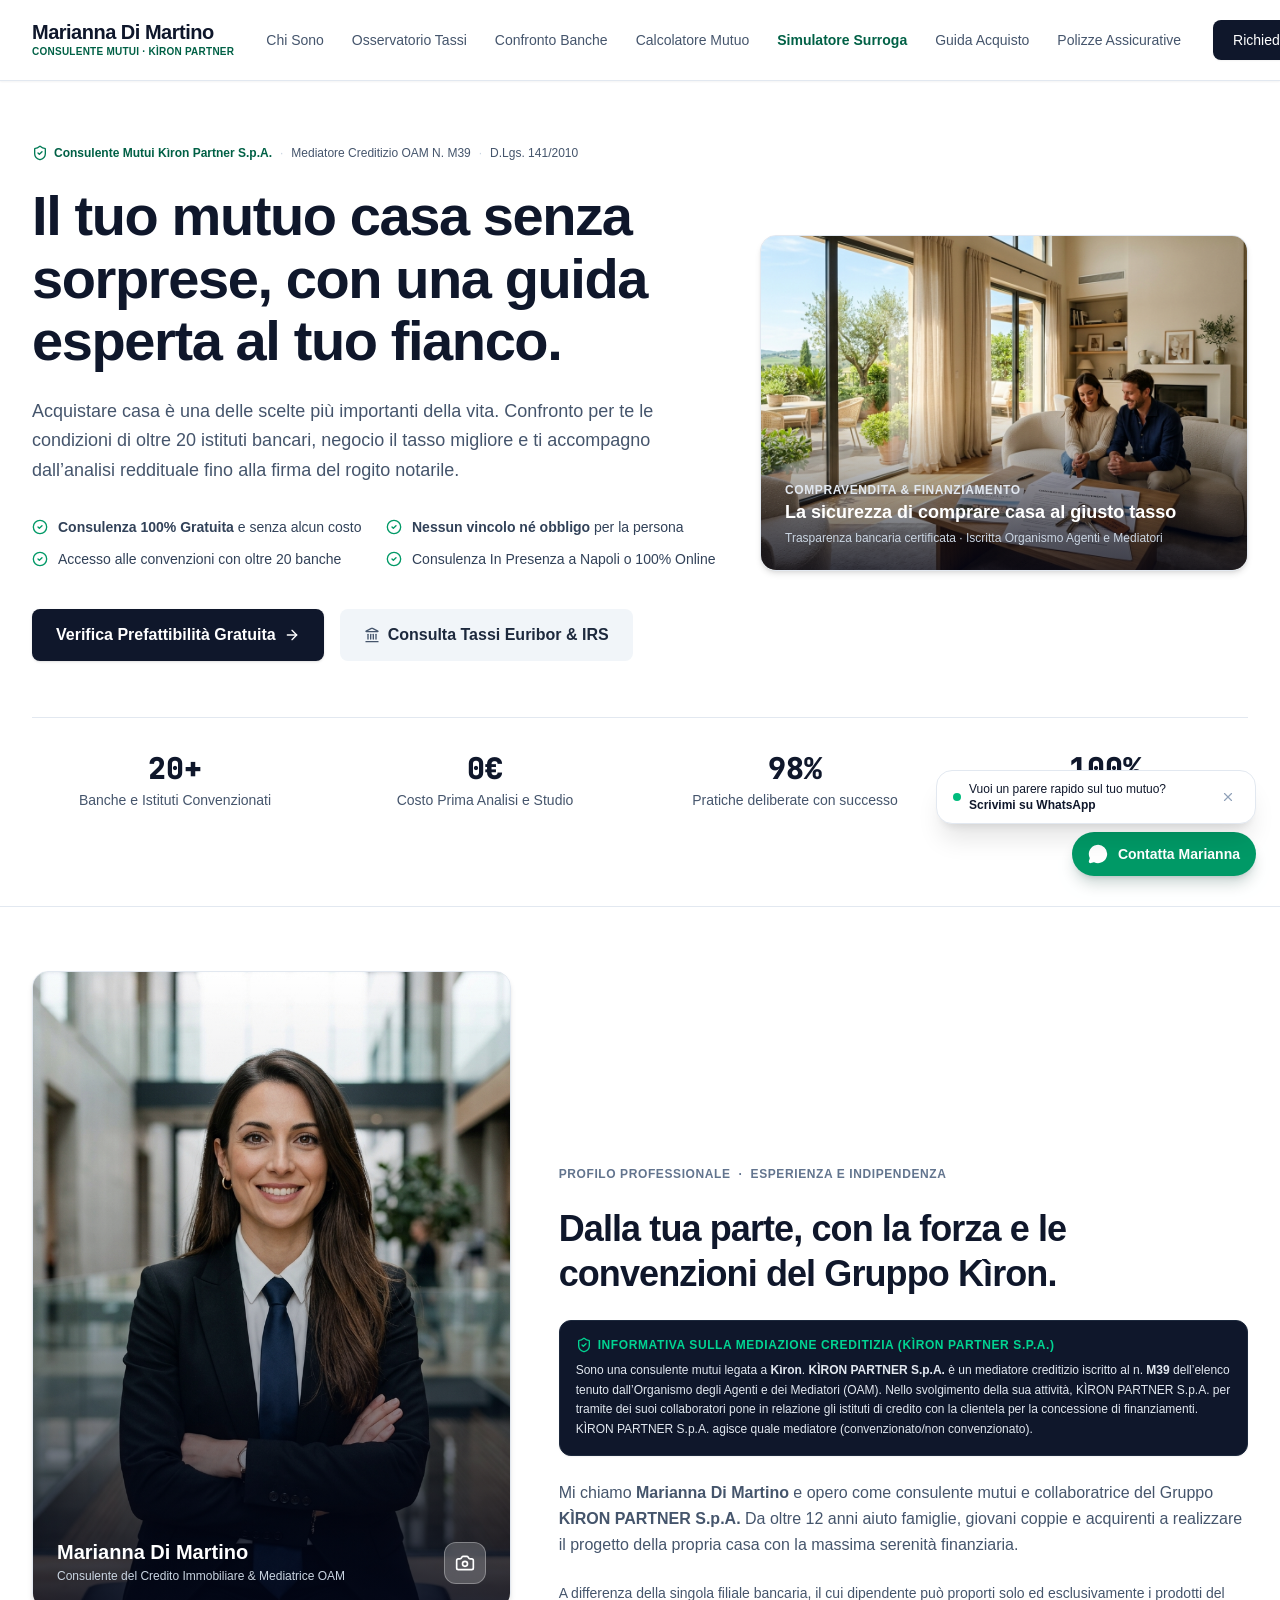
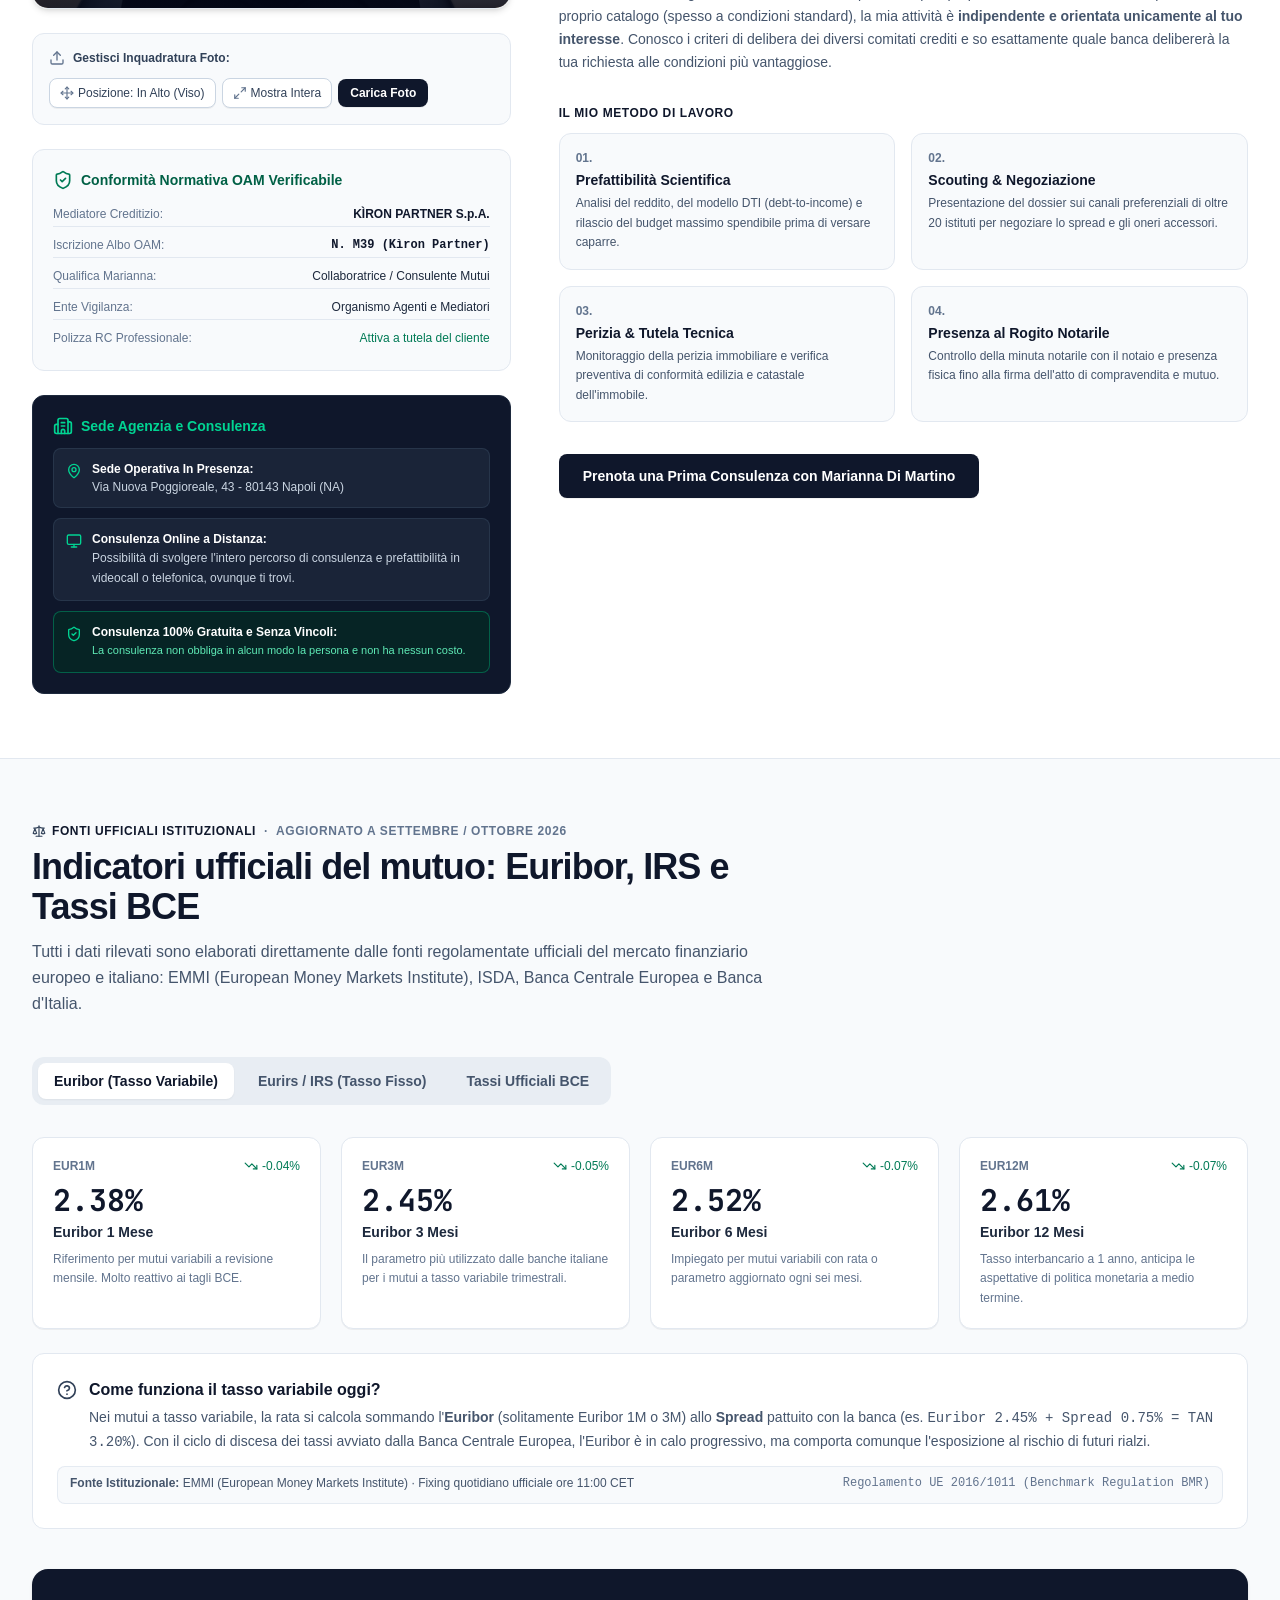
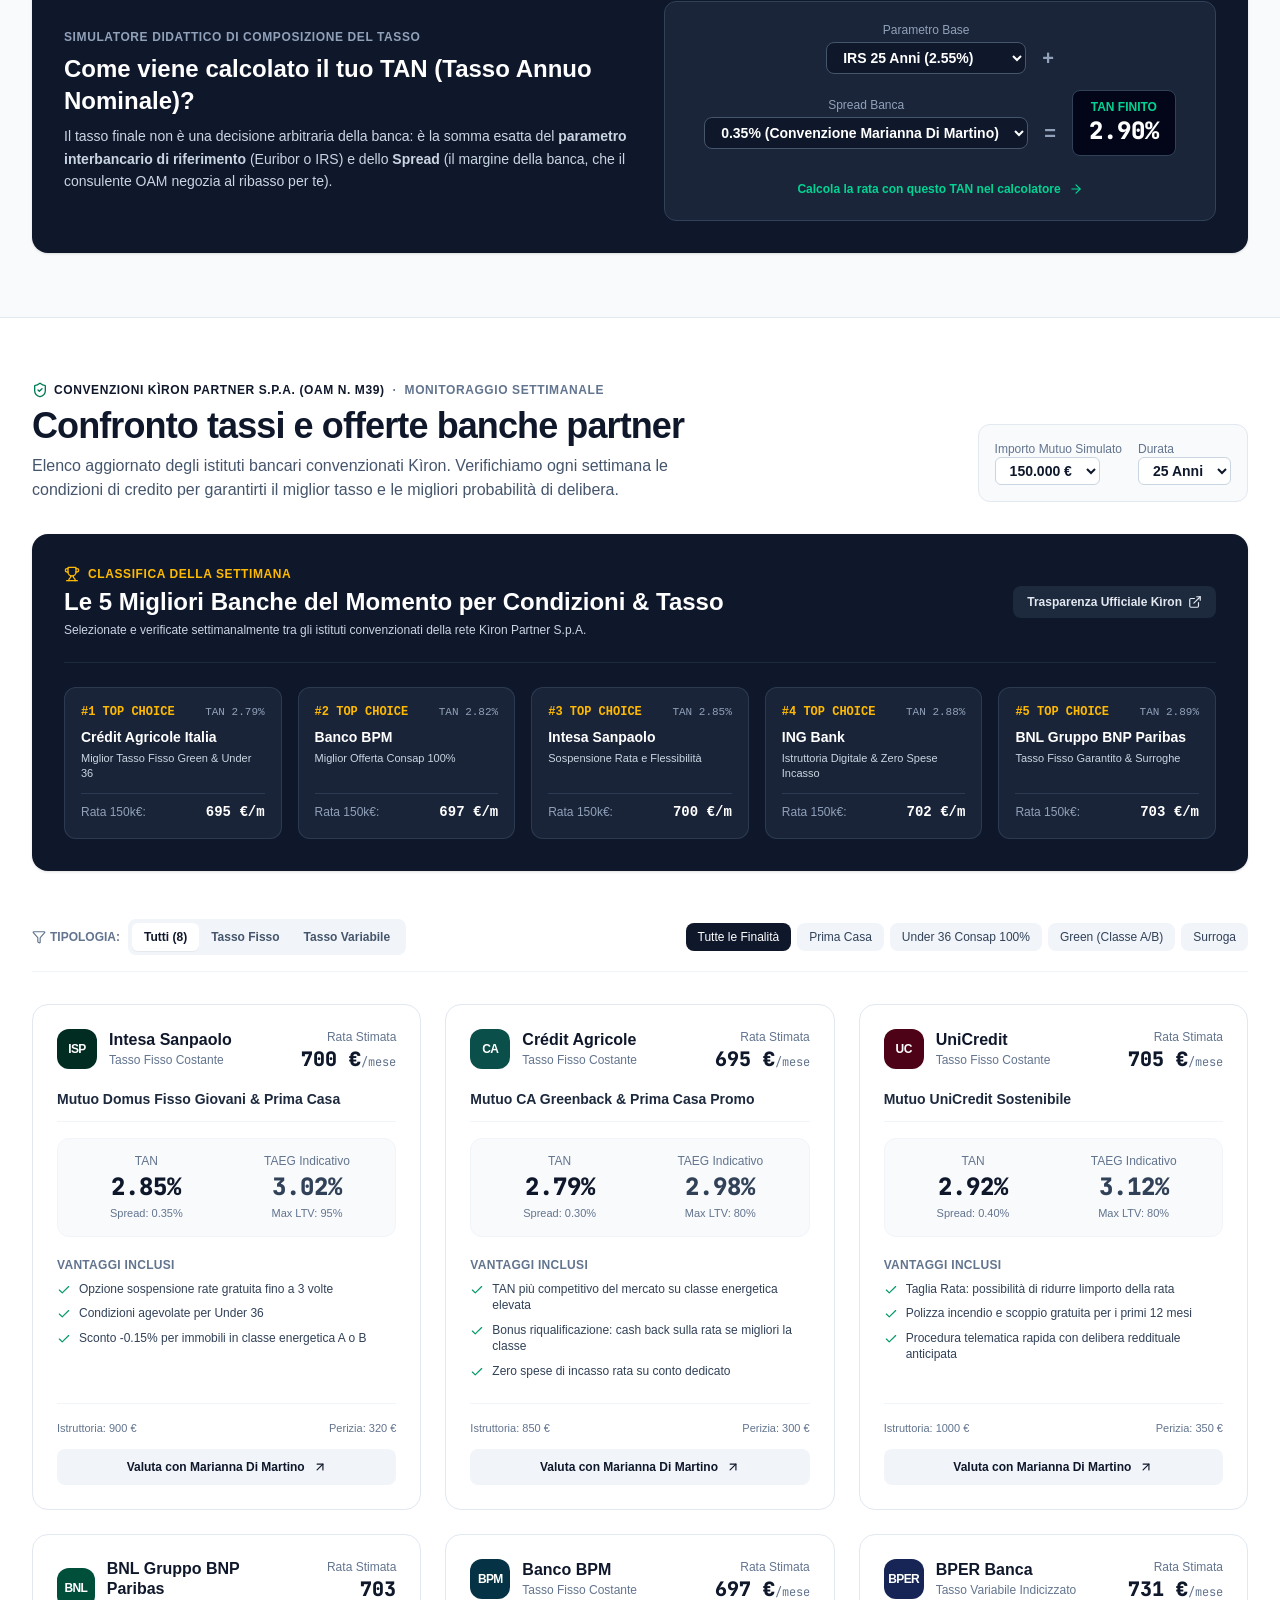
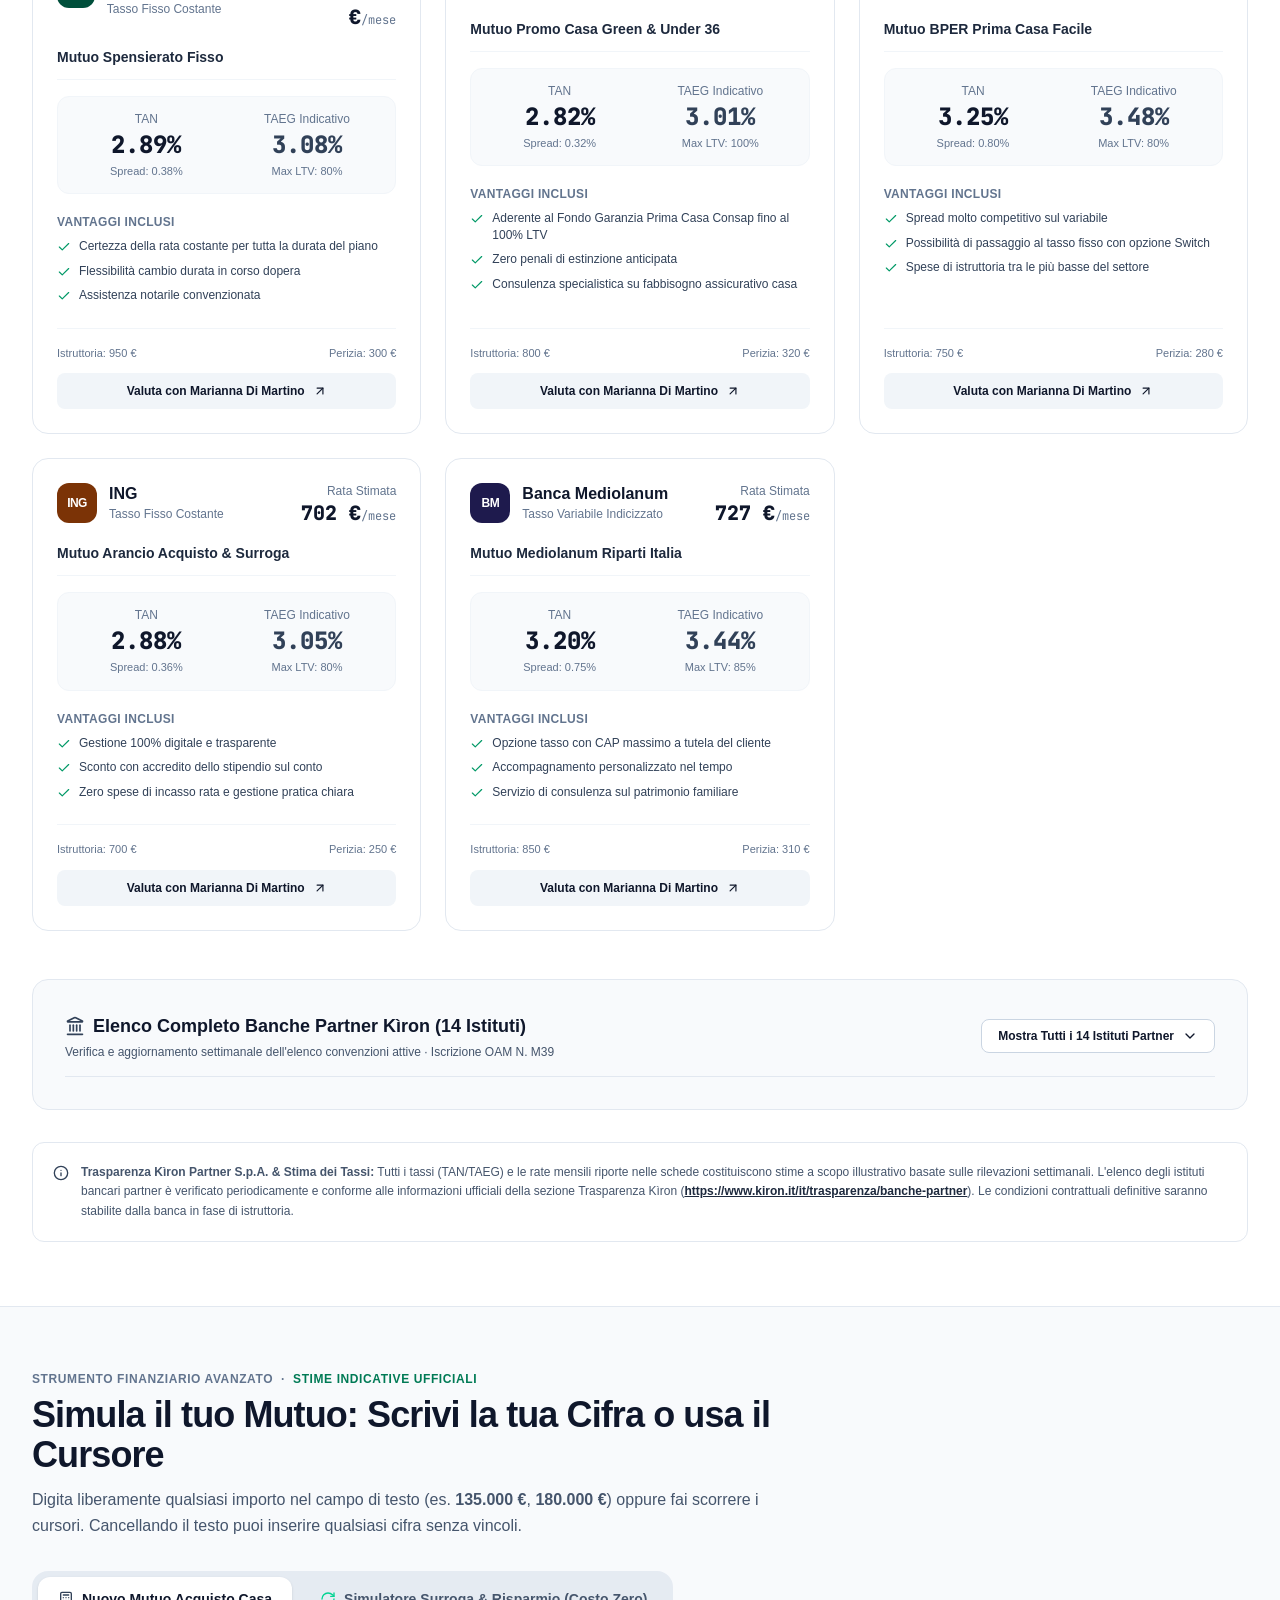
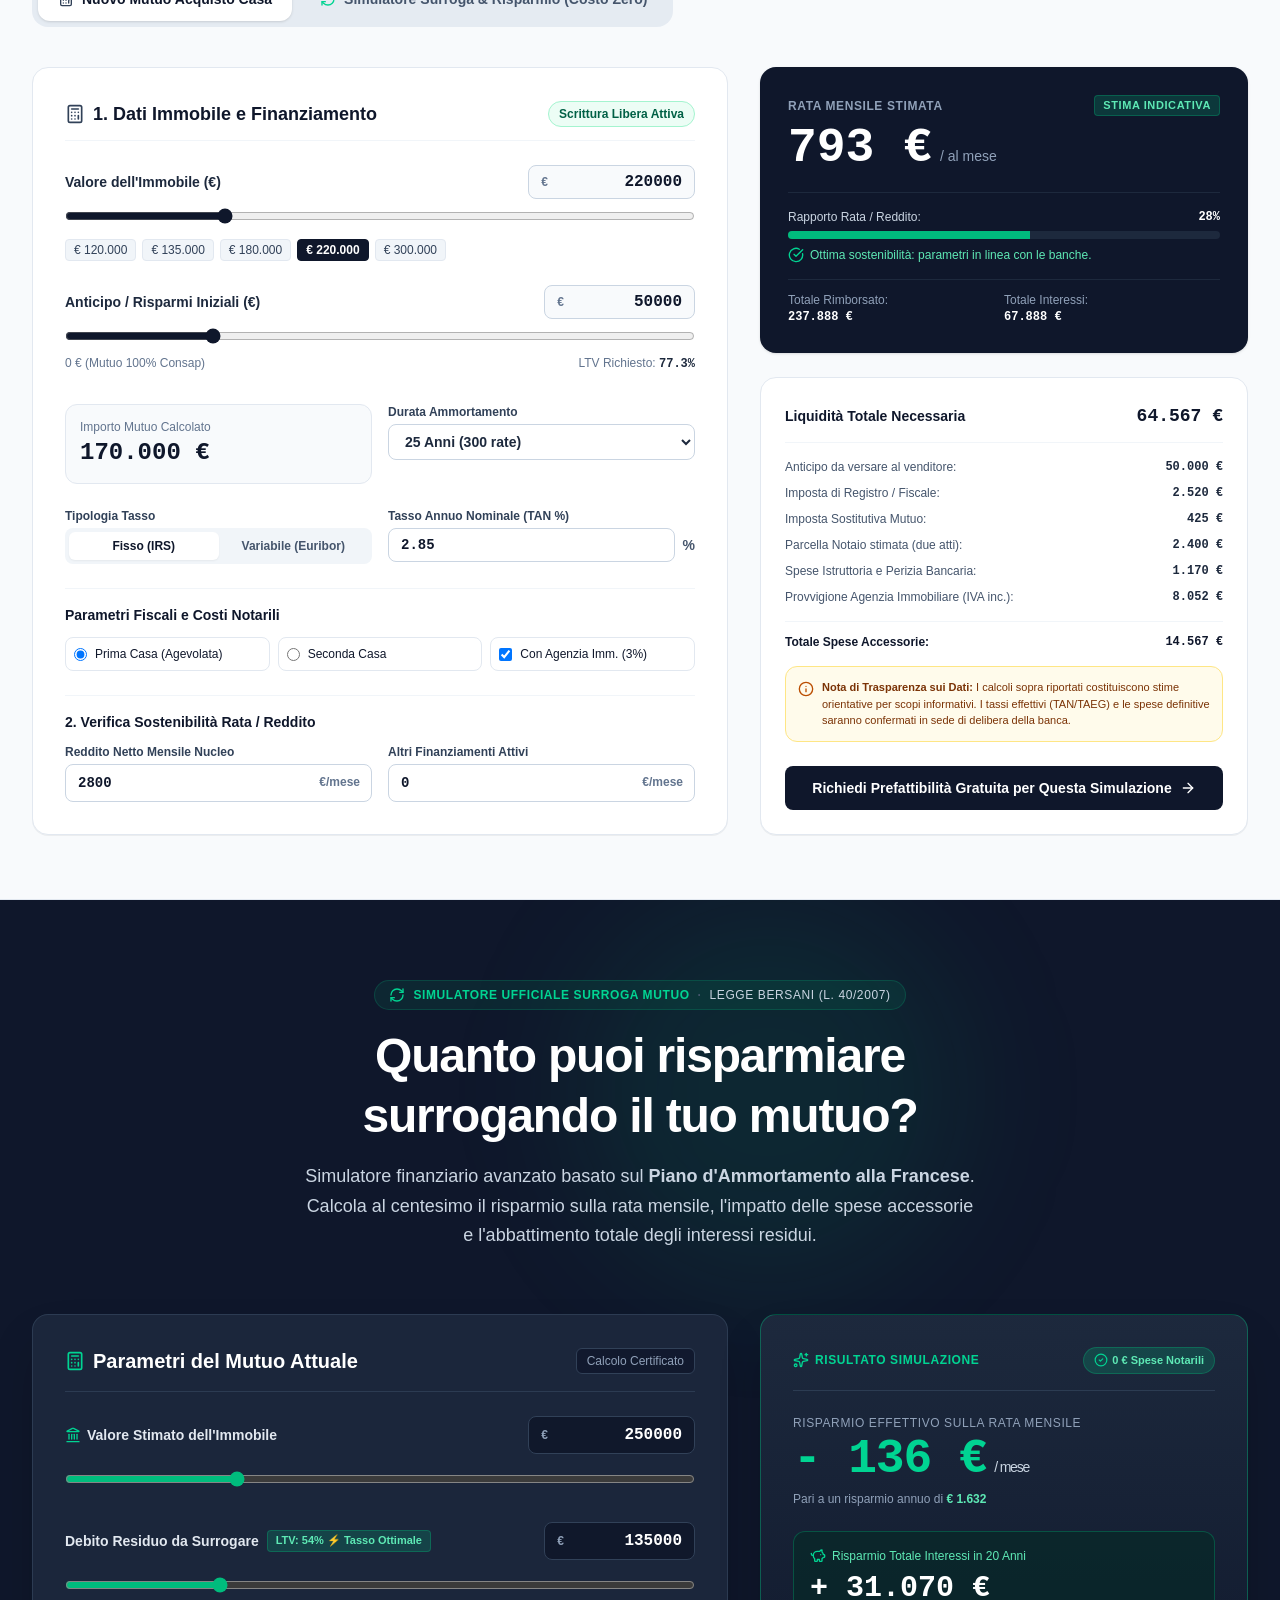
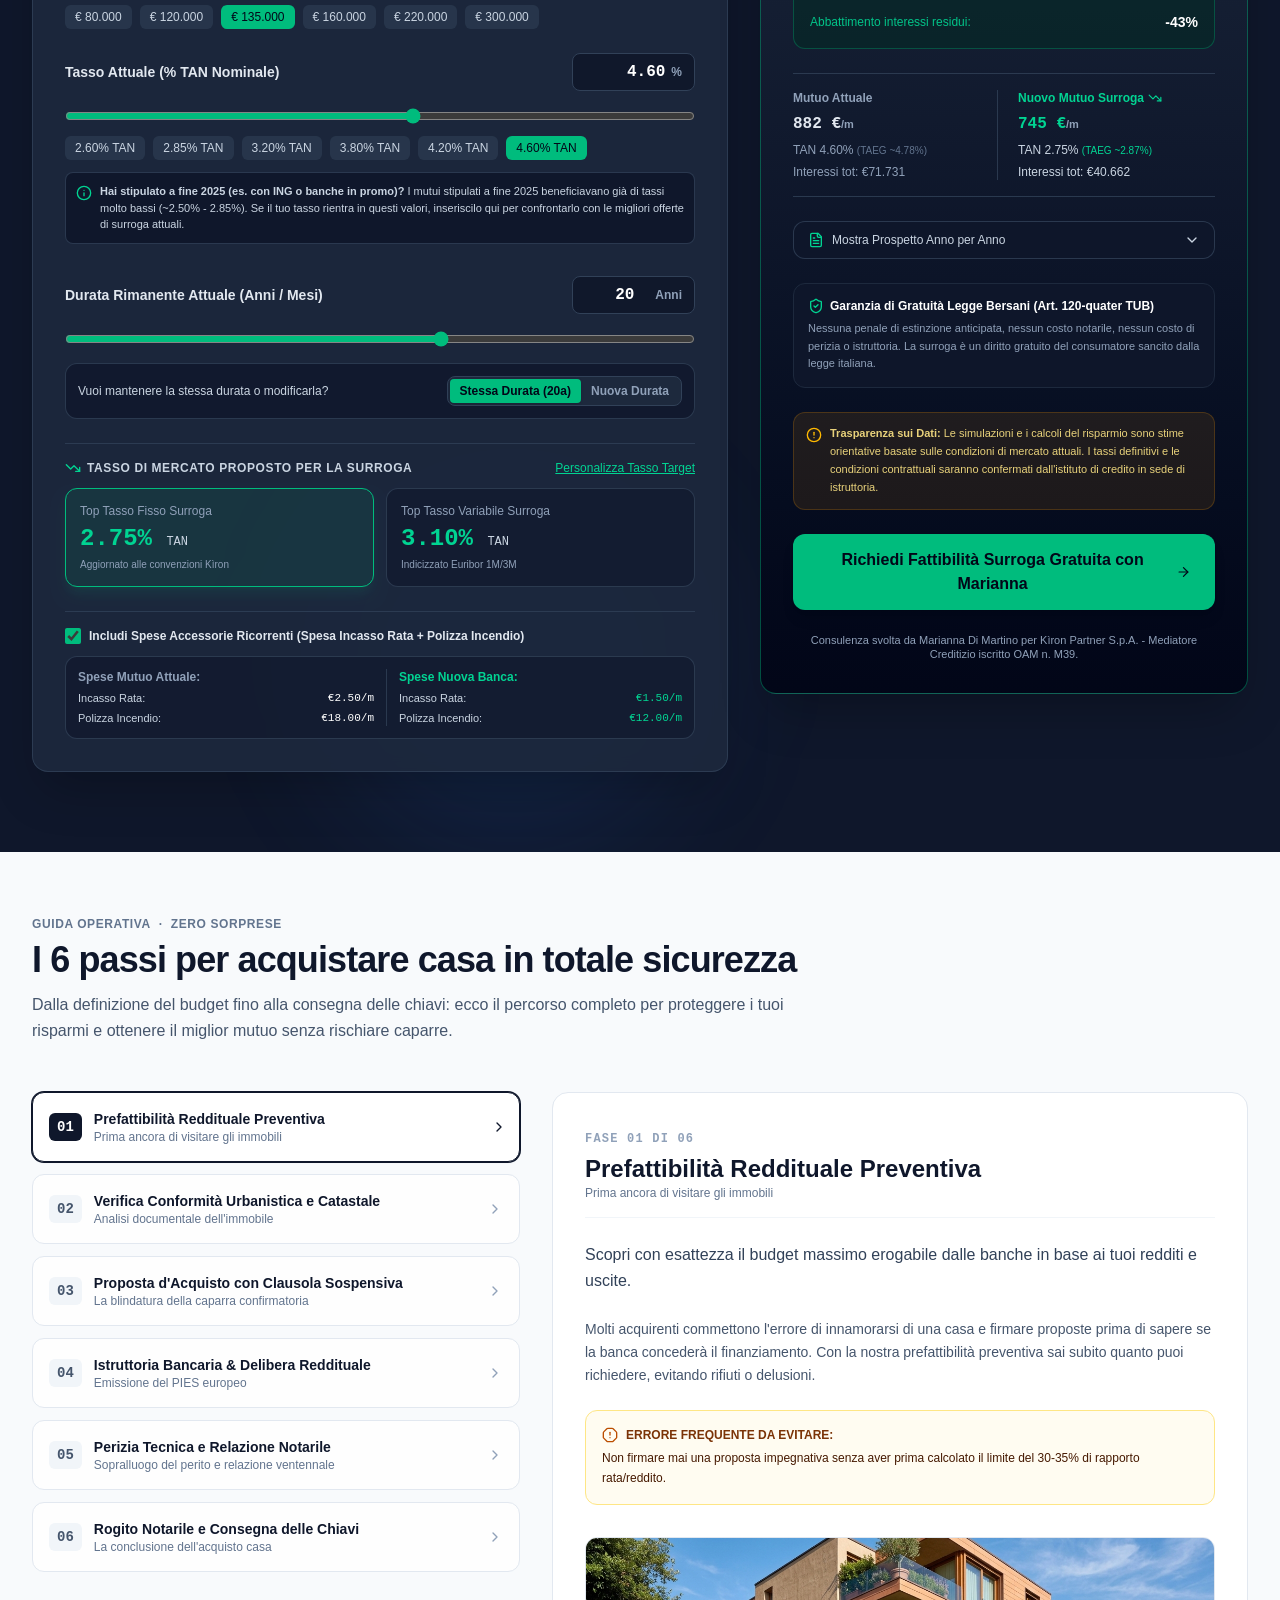
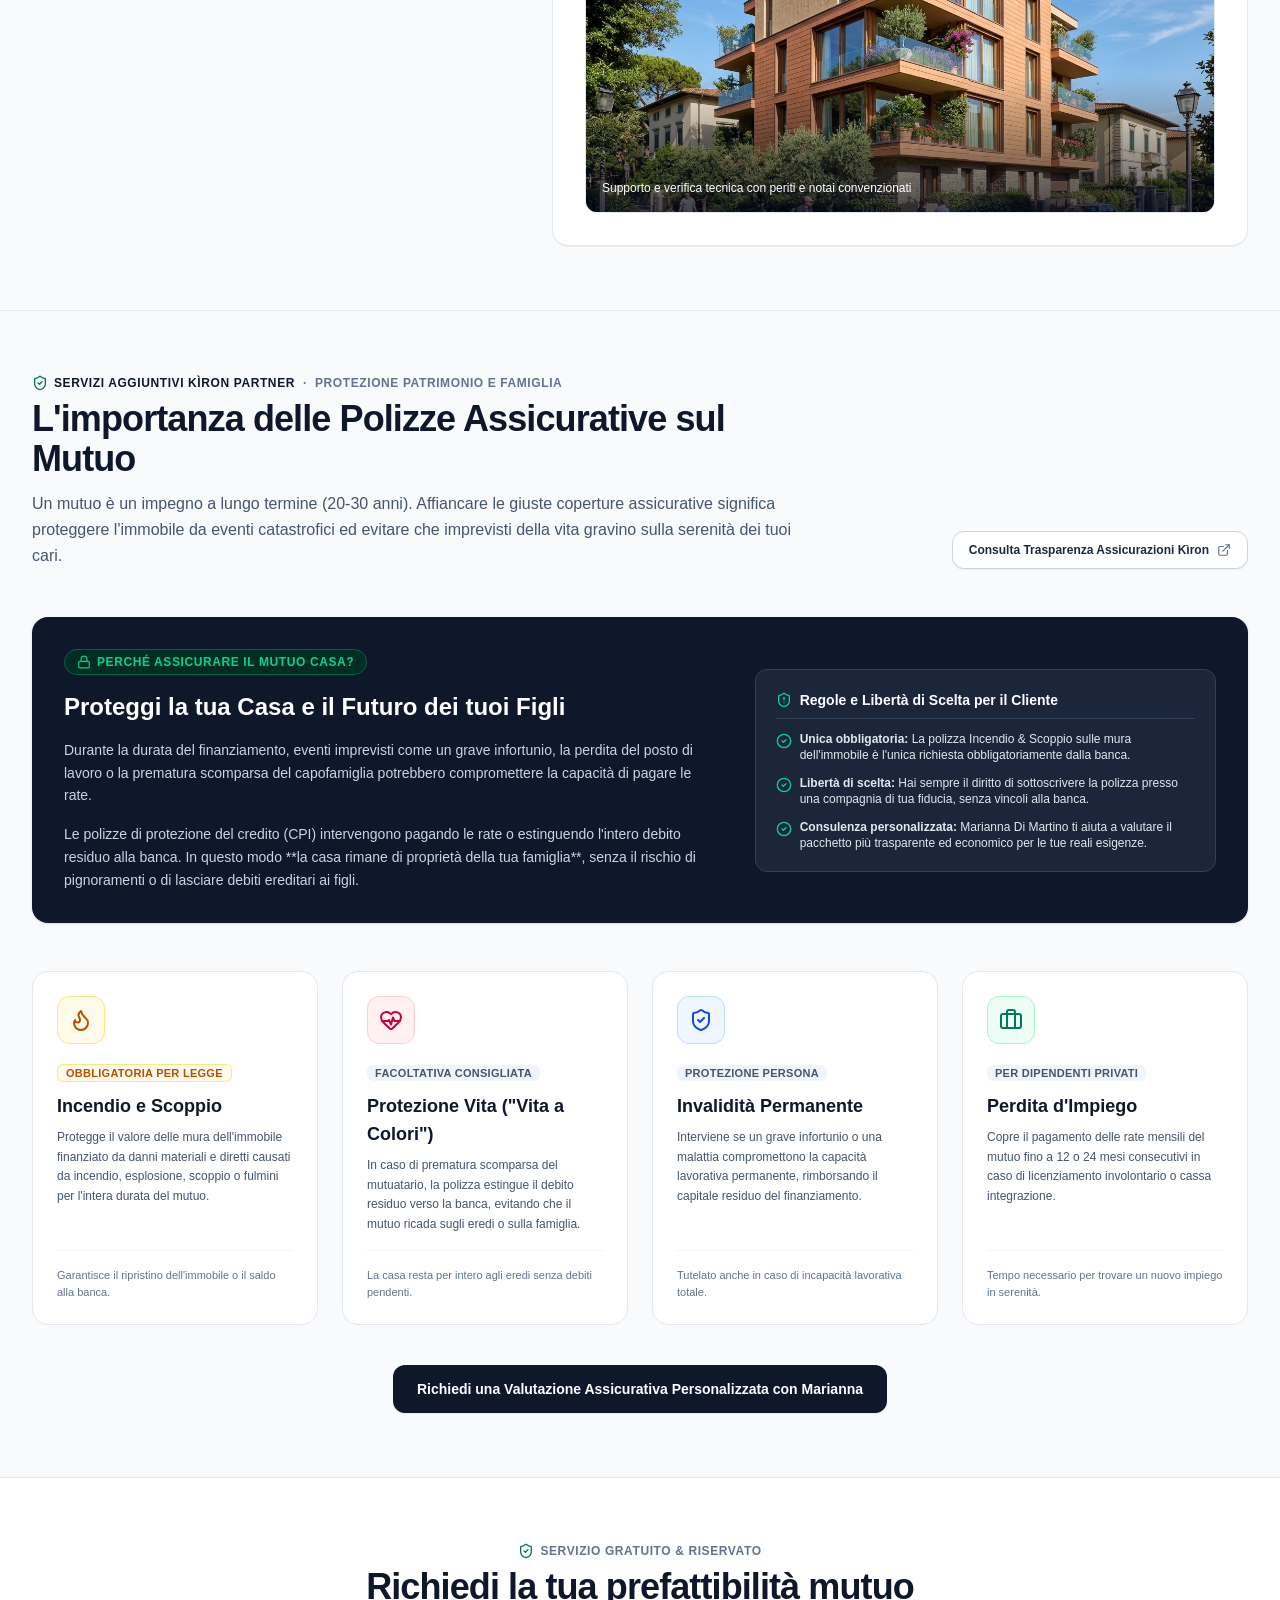
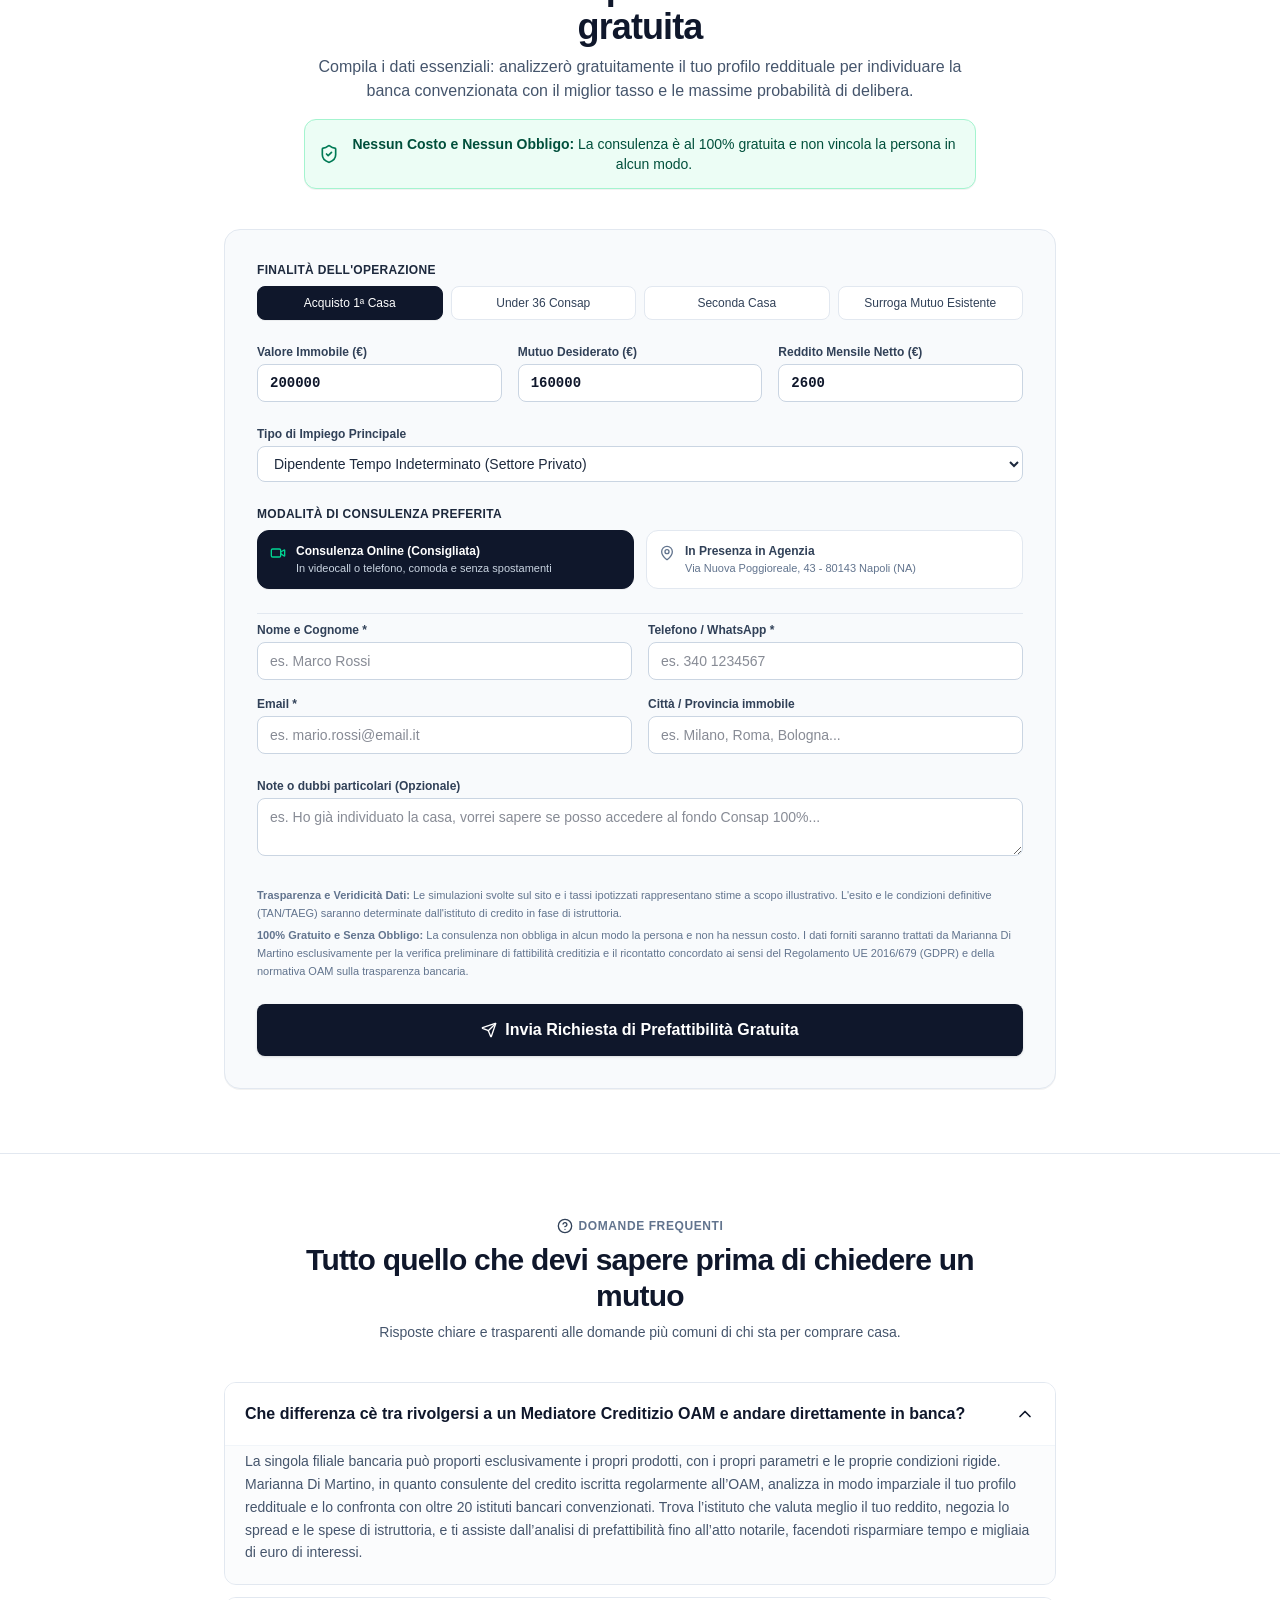
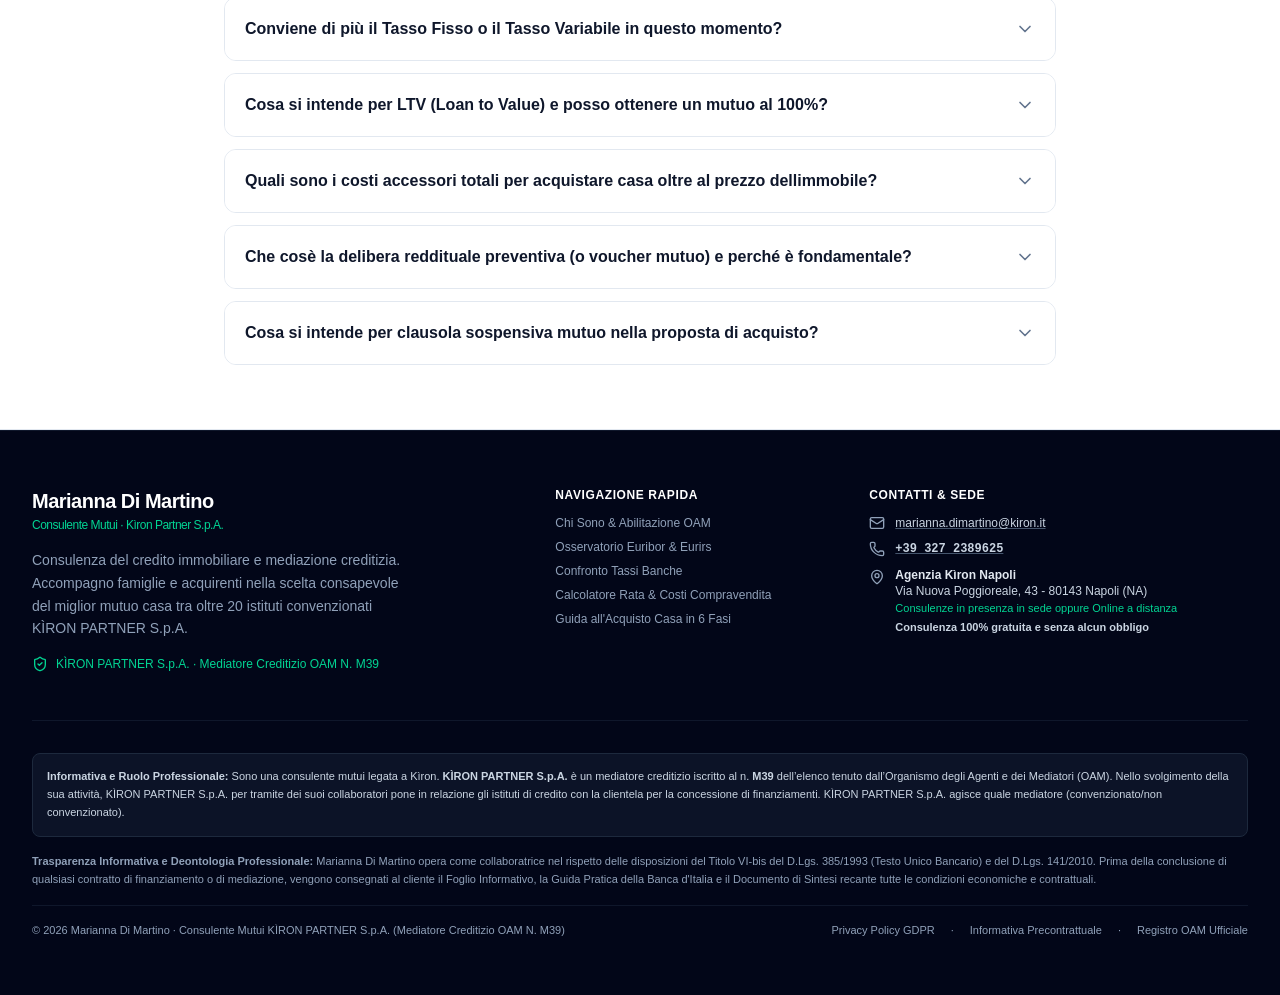
==== docs/index.html @ 9dddc8d4 "Add compiled site to docs folder for GitHub Pages" ====
<!doctype html>
<html lang="it">
  <head>
    <meta charset="UTF-8" />
    <meta name="viewport" content="width=device-width, initial-scale=1.0" />
    <title>Marianna Di Martino | Consulente Mutui & Acquisto Casa OAM</title>
    <meta name="description" content="Consulenza mutui casa indipendente e personalizzata con Marianna Di Martino, iscritta OAM. Calcolo rata, osservatorio tassi Euribor/Eurirs in tempo reale e confronto banche." />
    <meta property="og:title" content="Marianna Di Martino | Consulente Mutui & Acquisto Casa OAM" />
    <meta property="og:description" content="Consulenza mutui casa indipendente e personalizzata con Marianna Di Martino, iscritta OAM. Calcolo rata, osservatorio tassi Euribor/Eurirs in tempo reale e confronto banche." />
    <meta property="og:type" content="website" />
    <meta property="og:image" content="./og-image.jpg" />
    <meta name="twitter:card" content="summary_large_image" />
    <meta name="twitter:image" content="./og-image.jpg" />
    <link rel="preconnect" href="https://fonts.googleapis.com">
    <link rel="preconnect" href="https://fonts.gstatic.com" crossorigin>
    <link href="https://fonts.googleapis.com/css2?family=JetBrains+Mono:wght@400;500;600&family=Plus+Jakarta+Sans:ital,wght@0,300;0,400;0,500;0,600;0,700;0,800;1,400;1,600&display=swap" rel="stylesheet">
    <script type="module" crossorigin src="./assets/index-DkkWh4j-.js"></script>
    <link rel="stylesheet" crossorigin href="./assets/index-BWmrCdBi.css">
  </head>
  <body class="bg-slate-50 text-slate-900 font-sans antialiased selection:bg-amber-100 selection:text-amber-950">
    <div id="root"></div>
  </body>
</html>
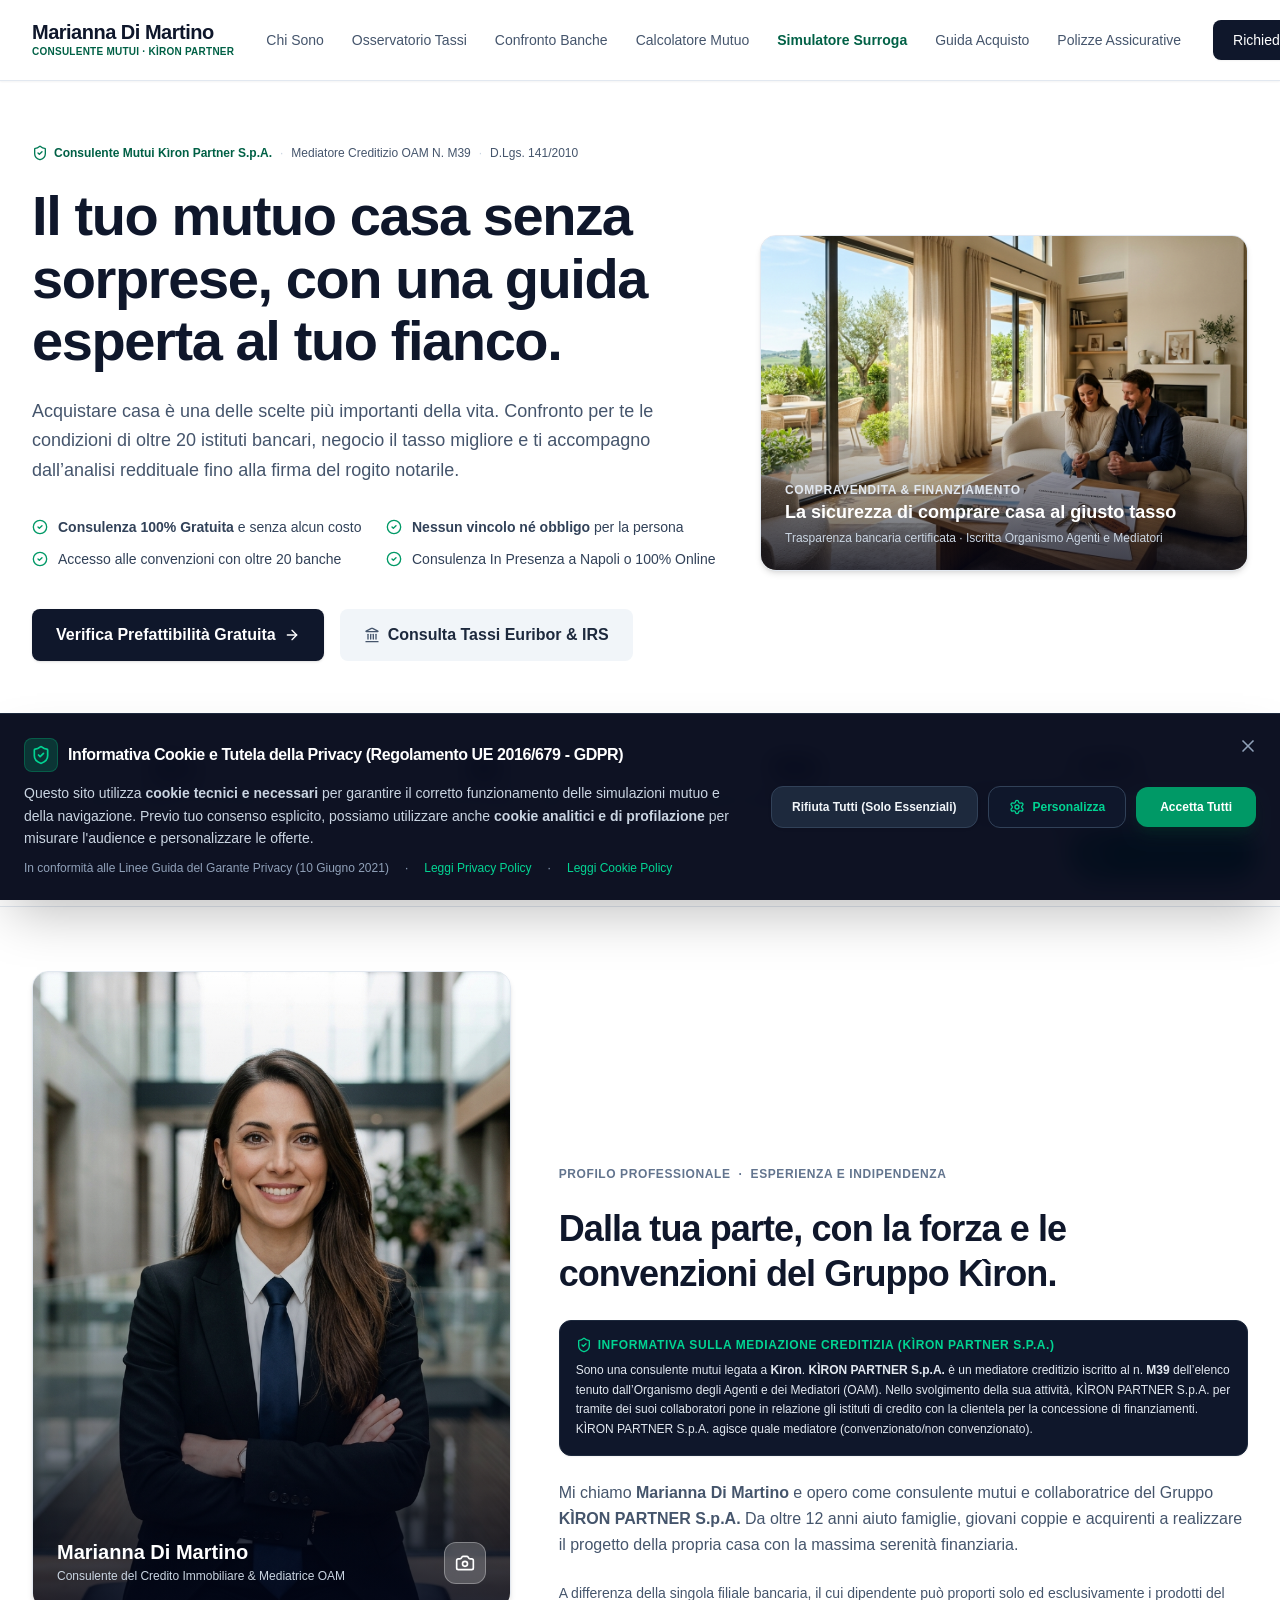
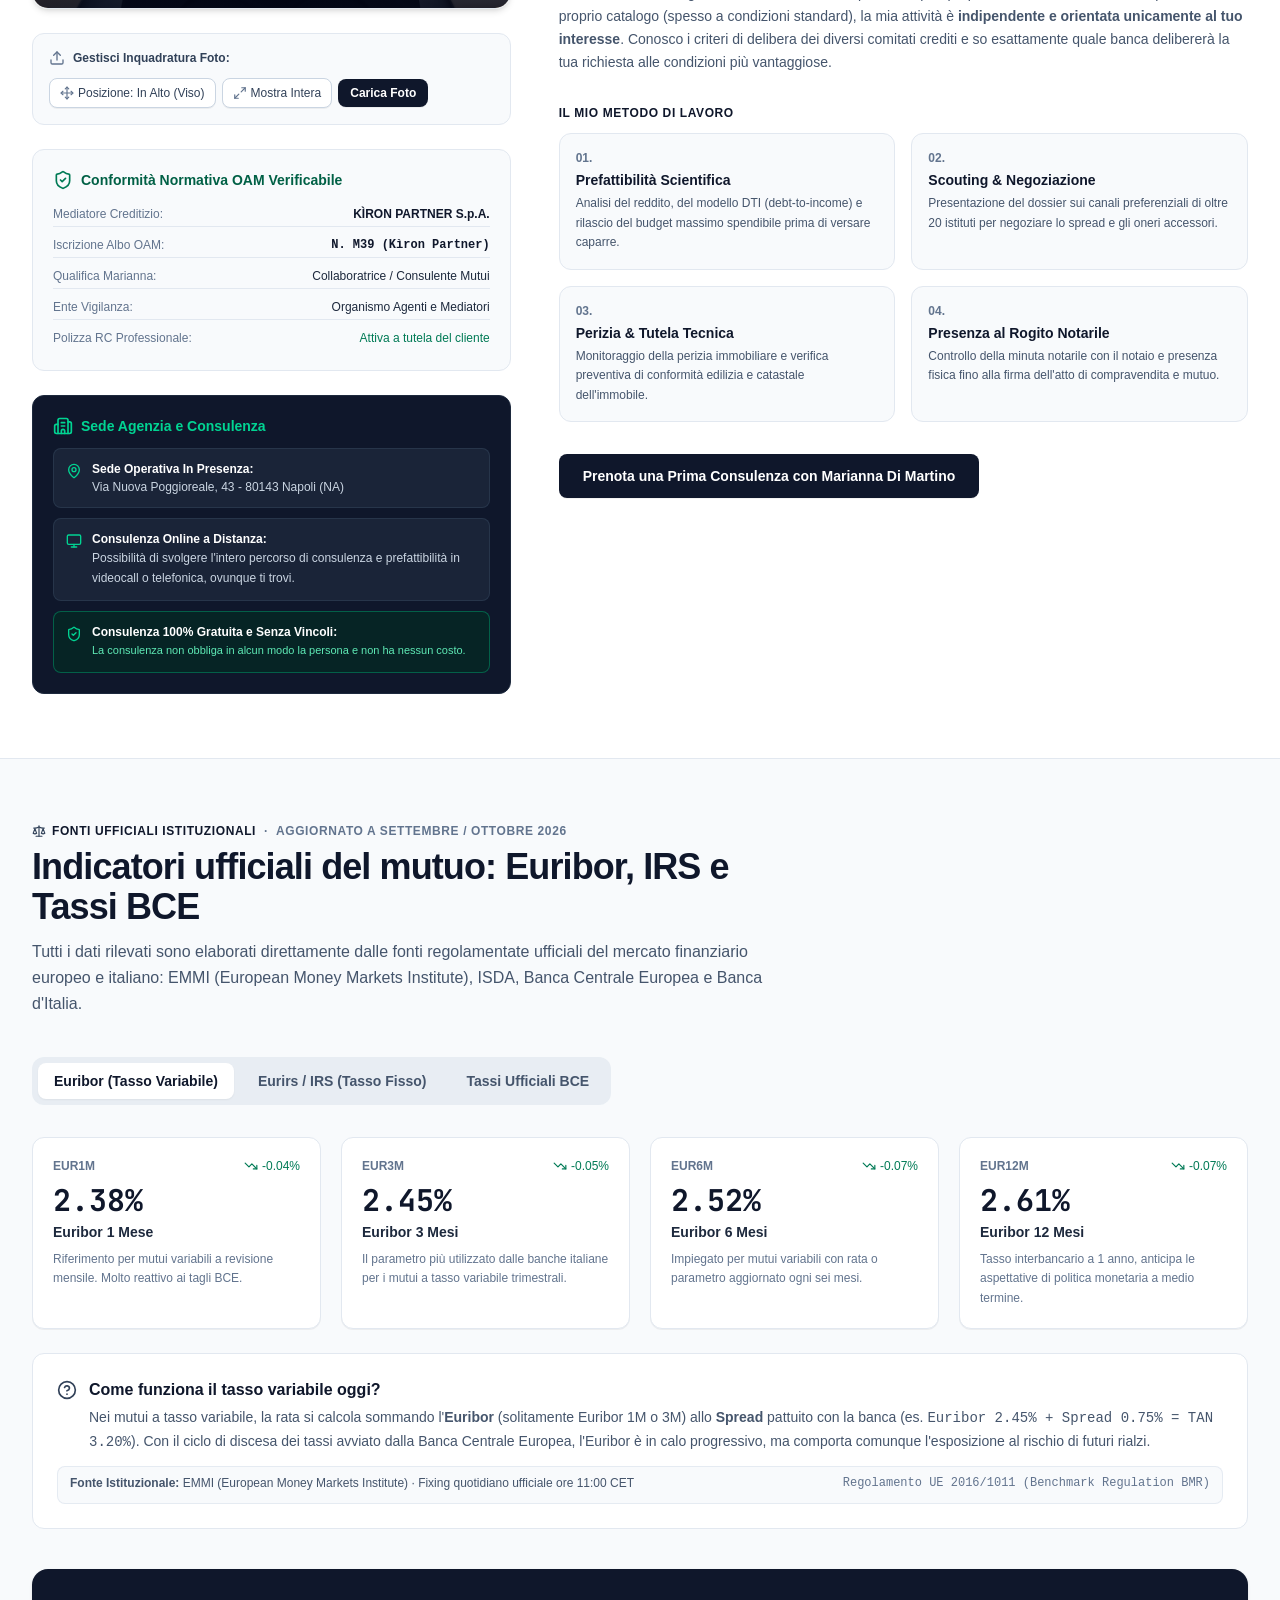
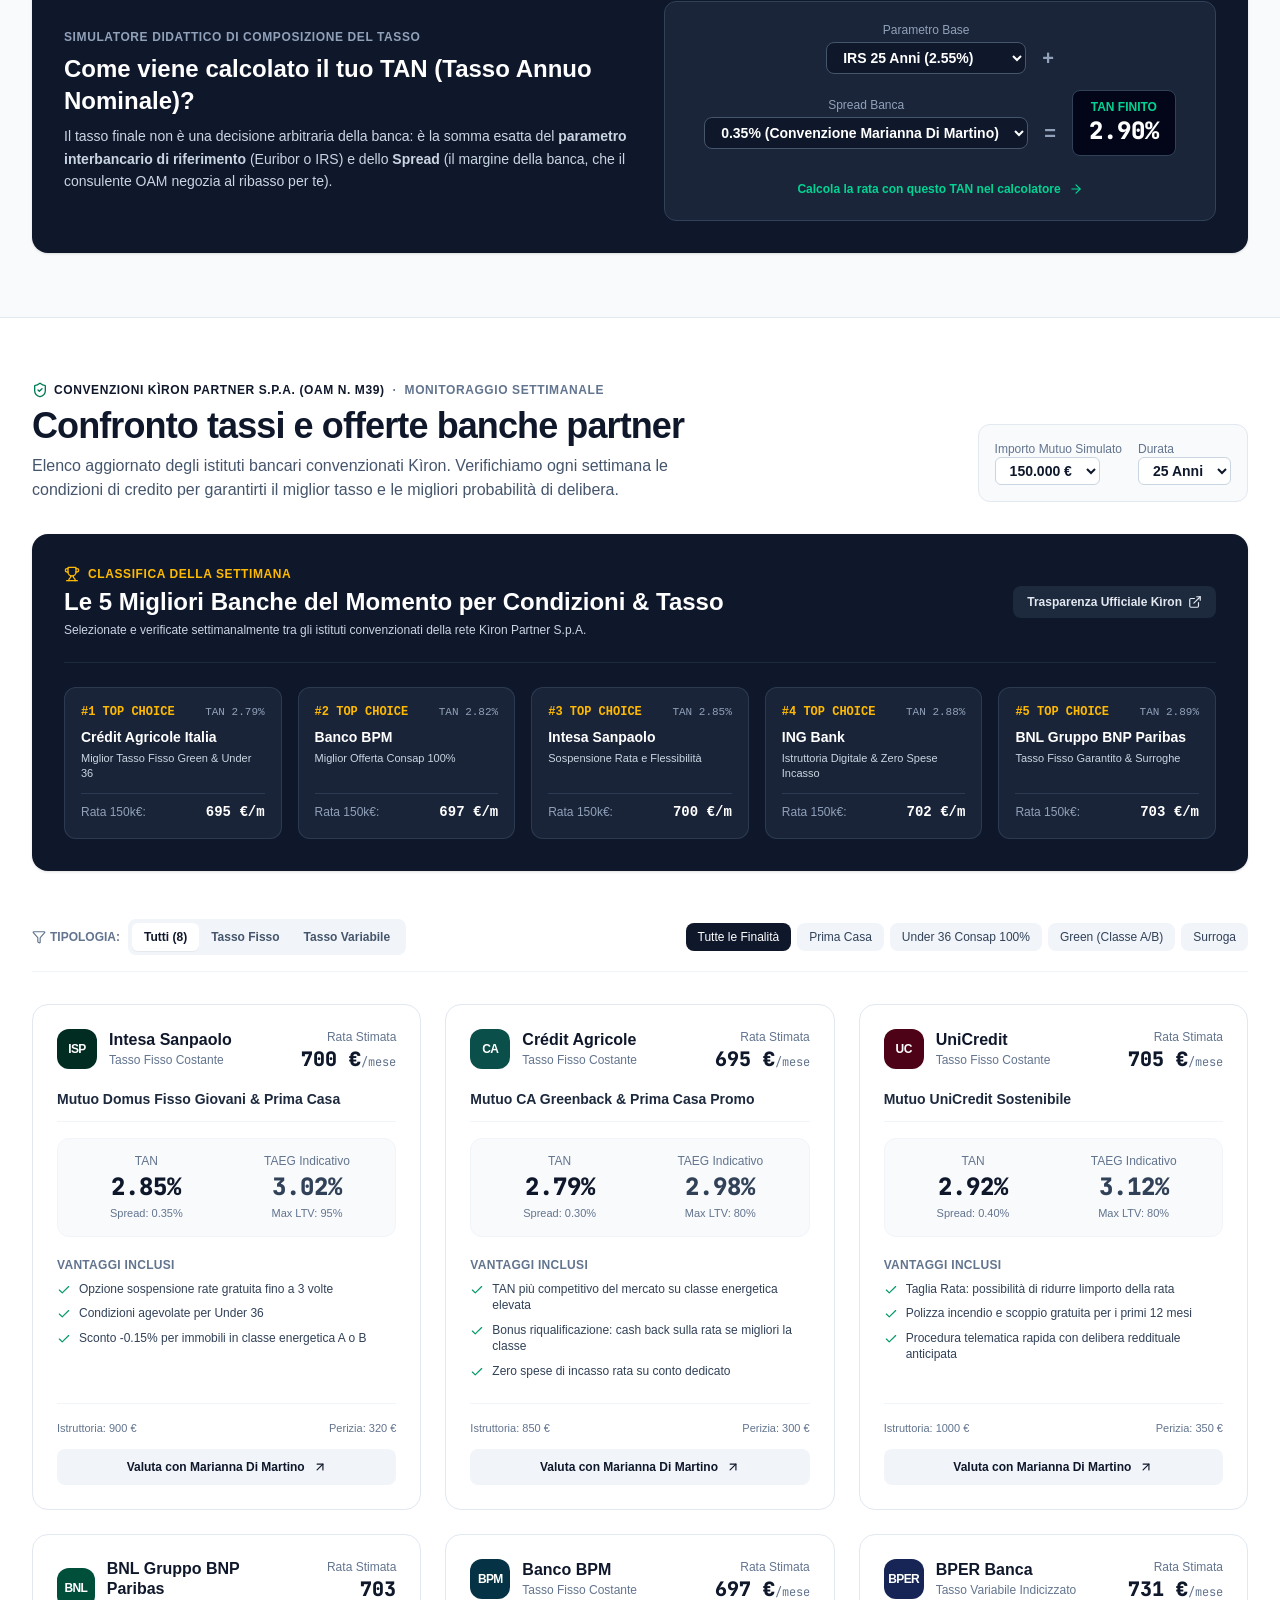
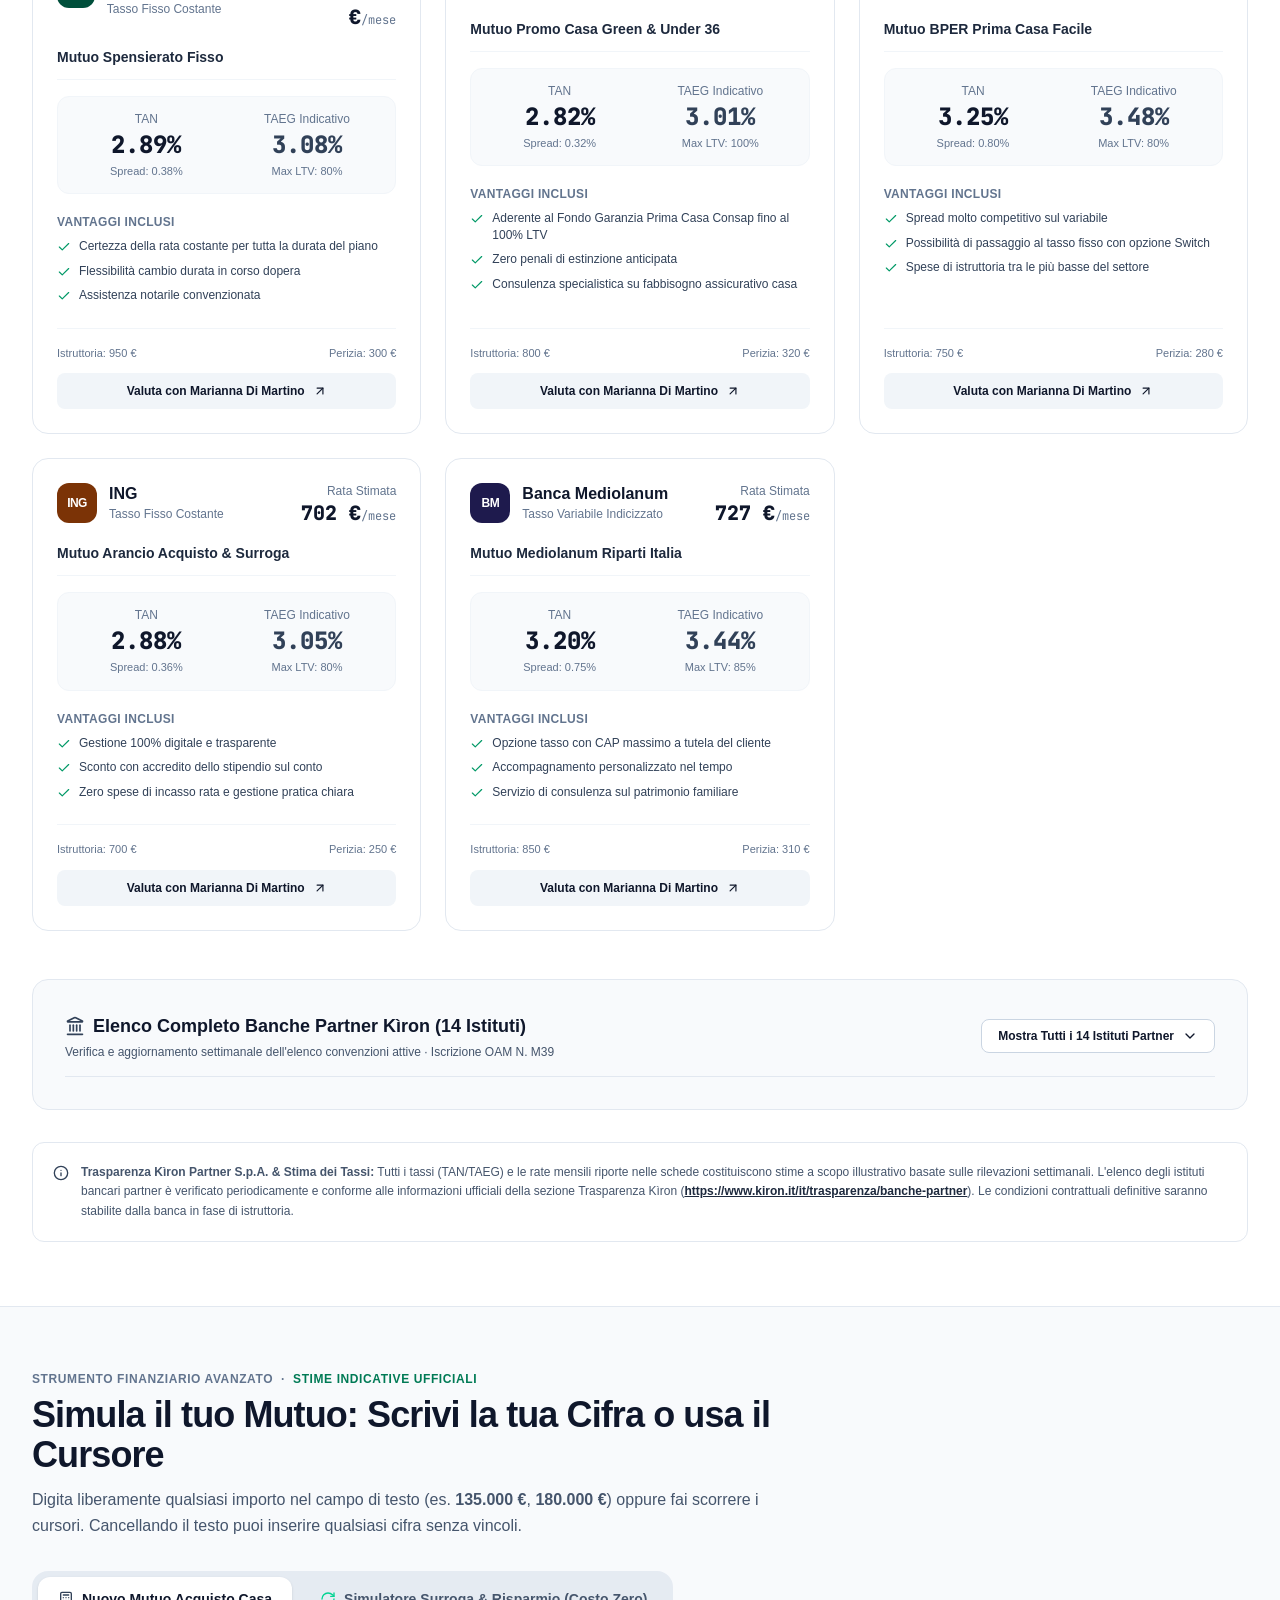
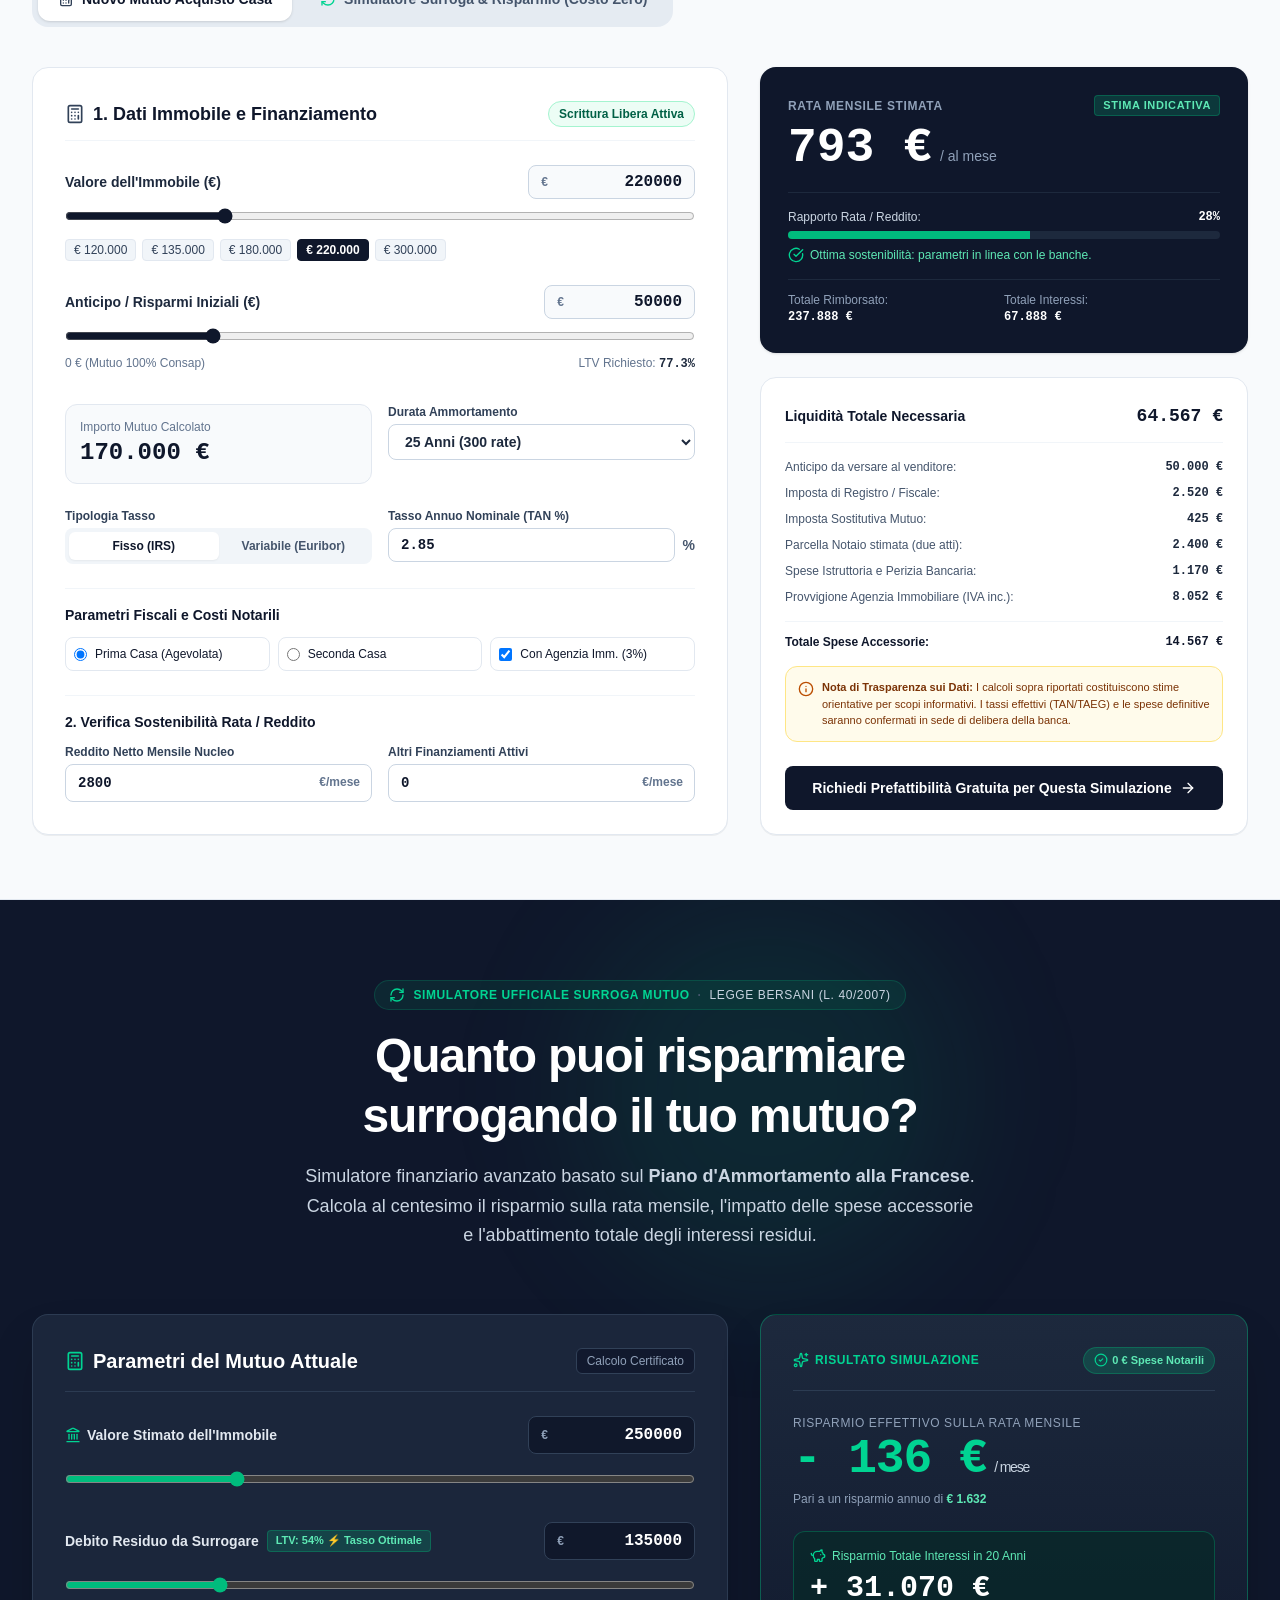
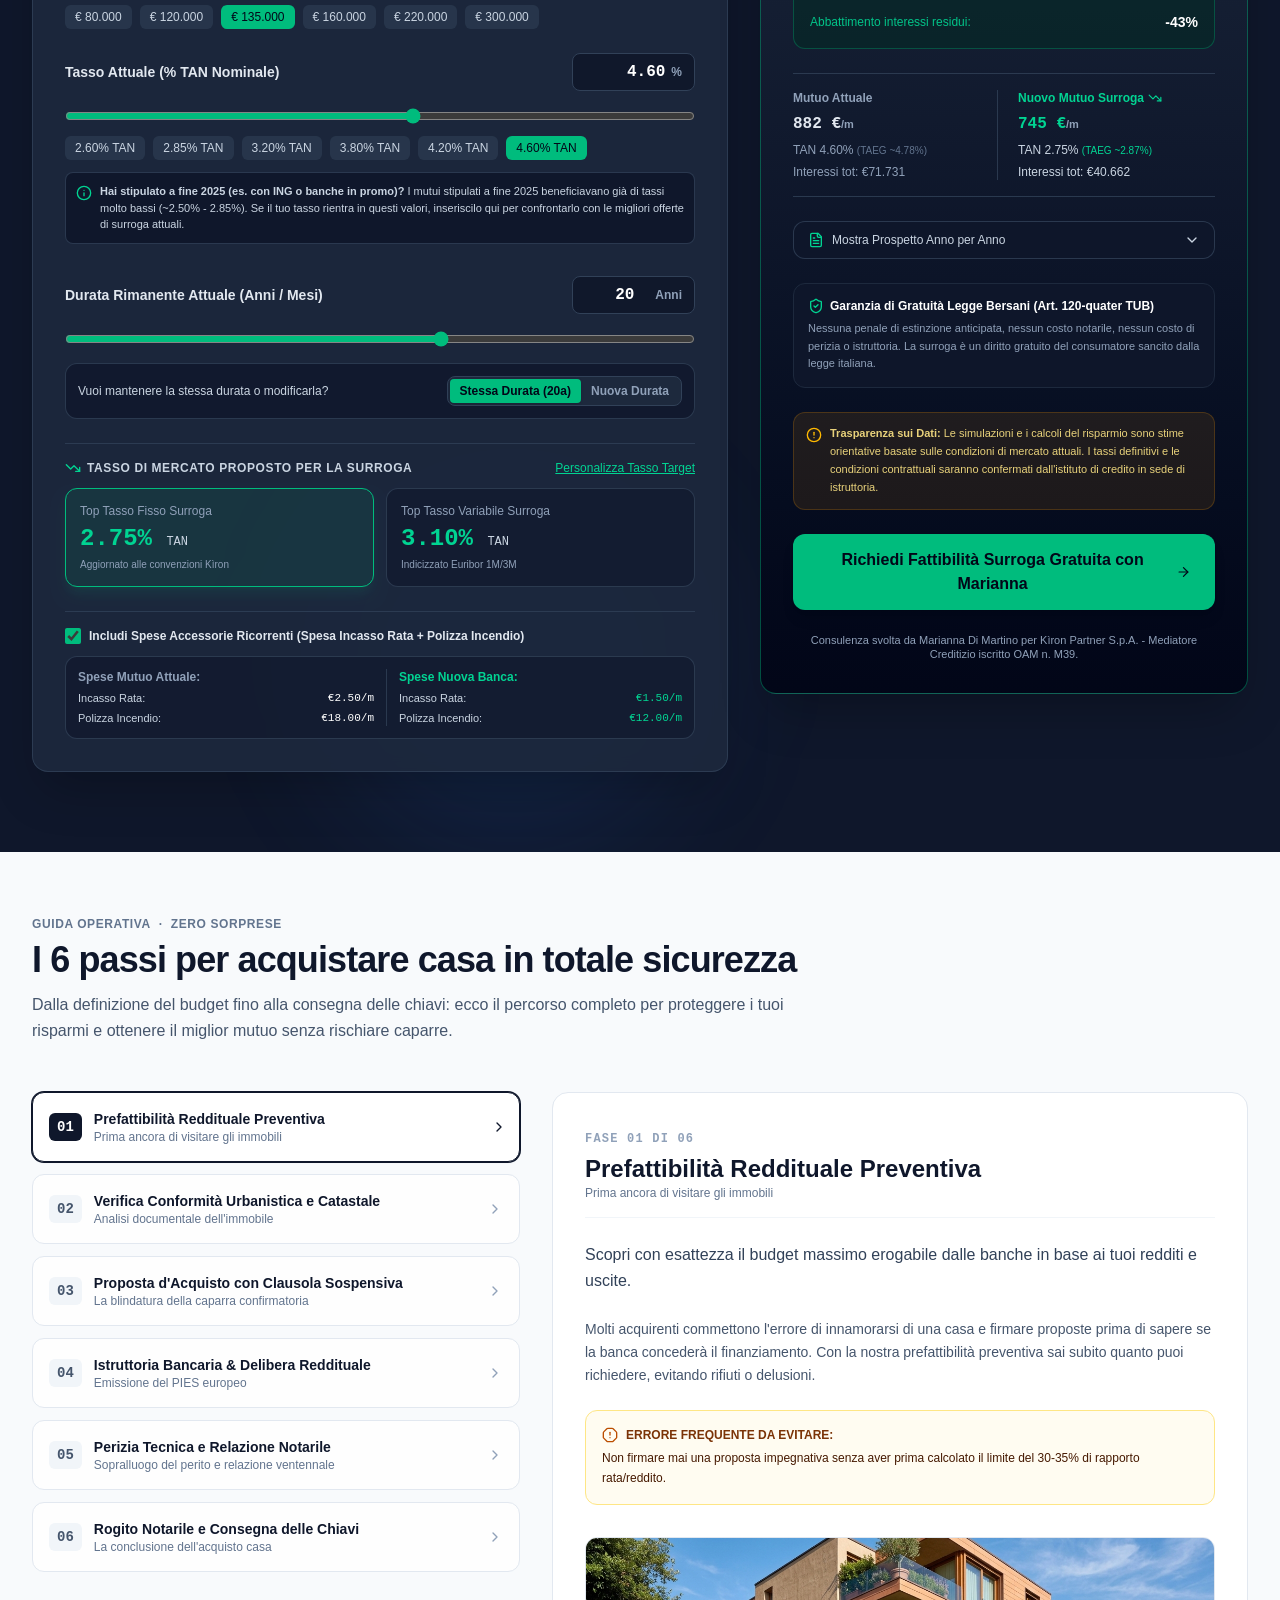
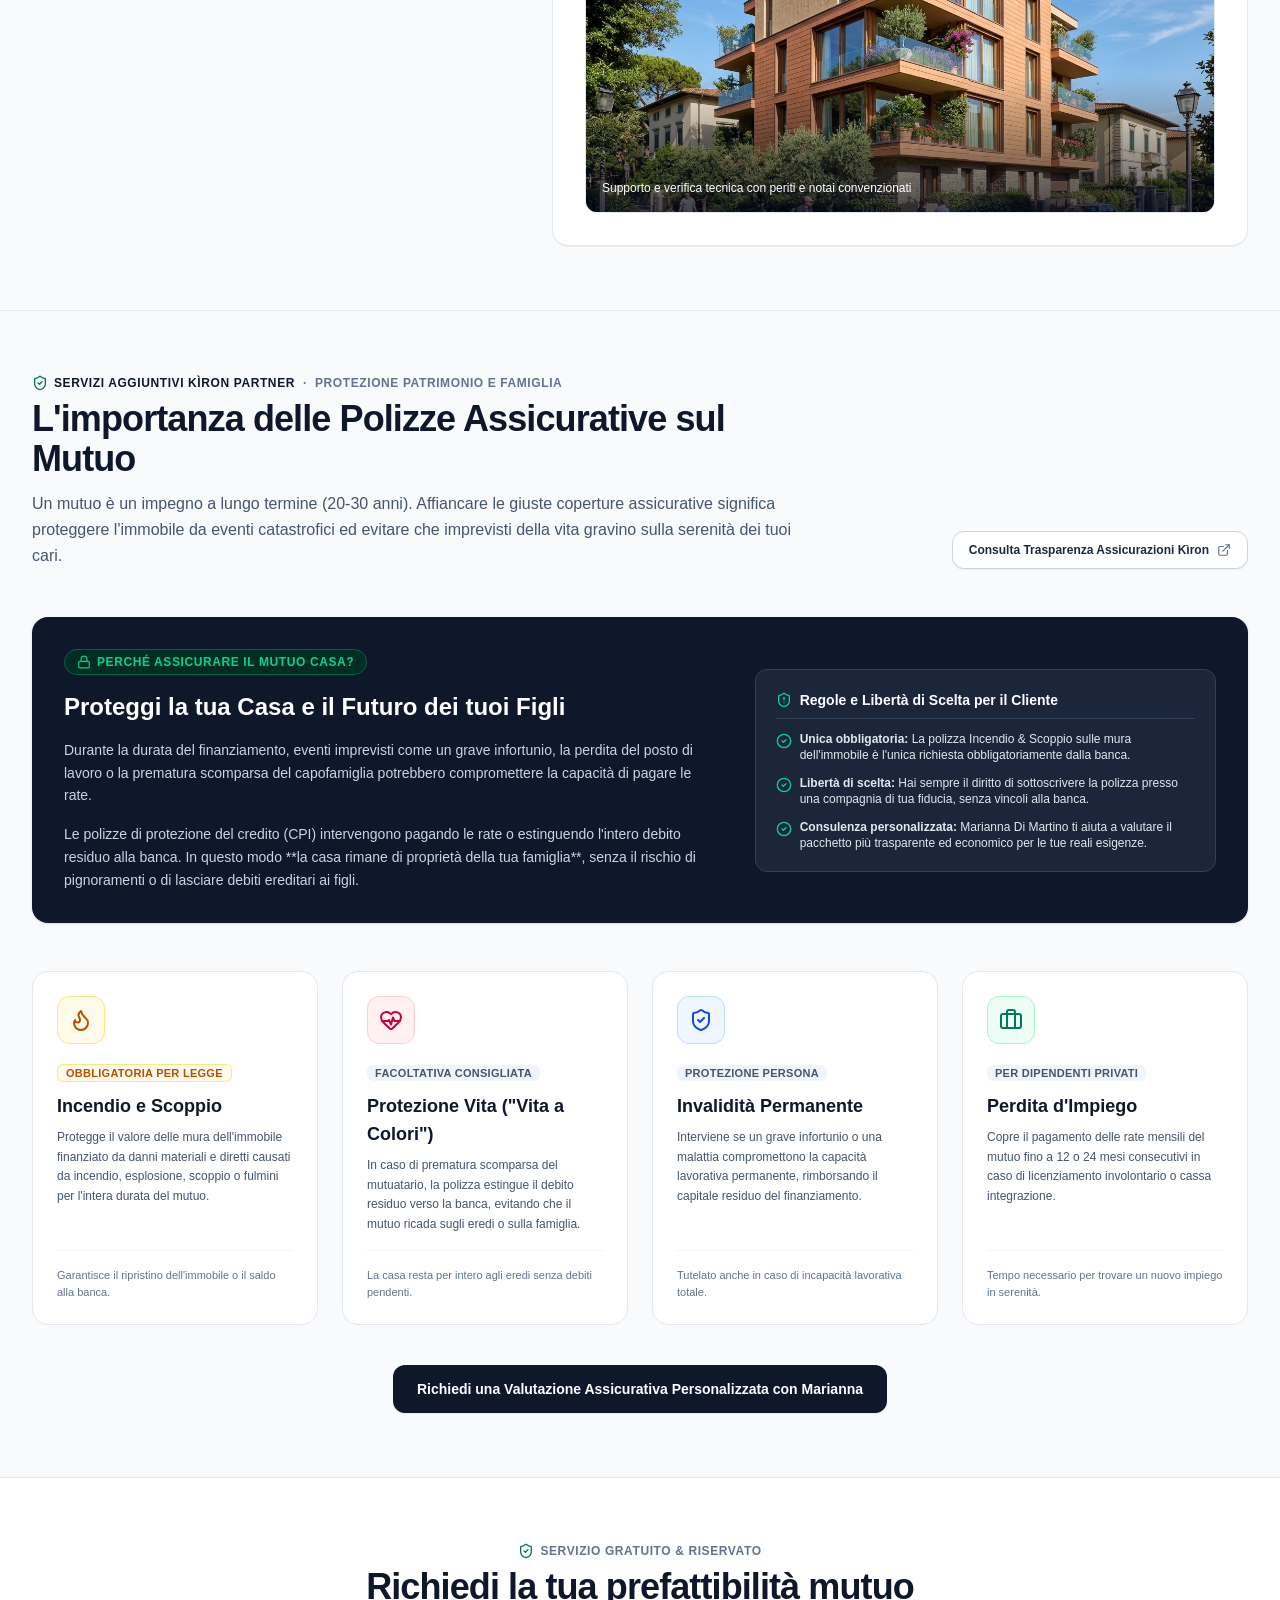
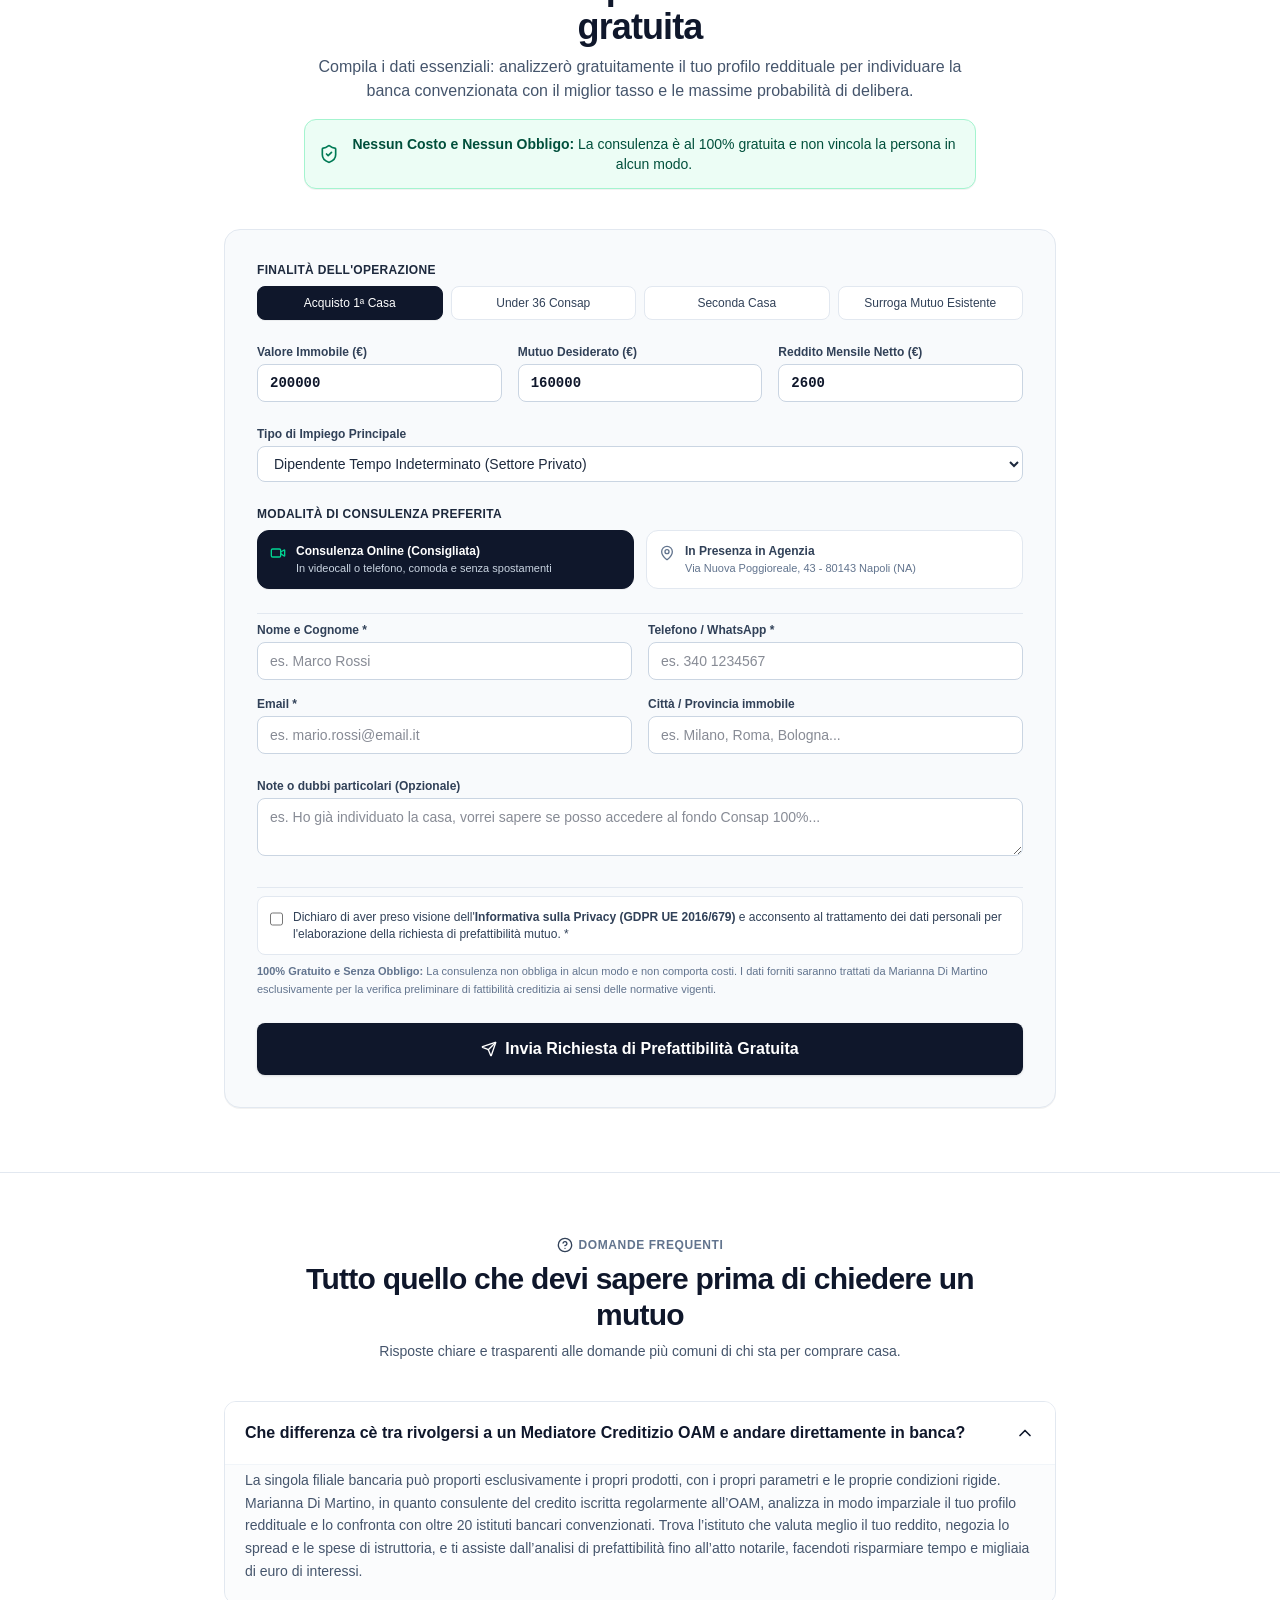
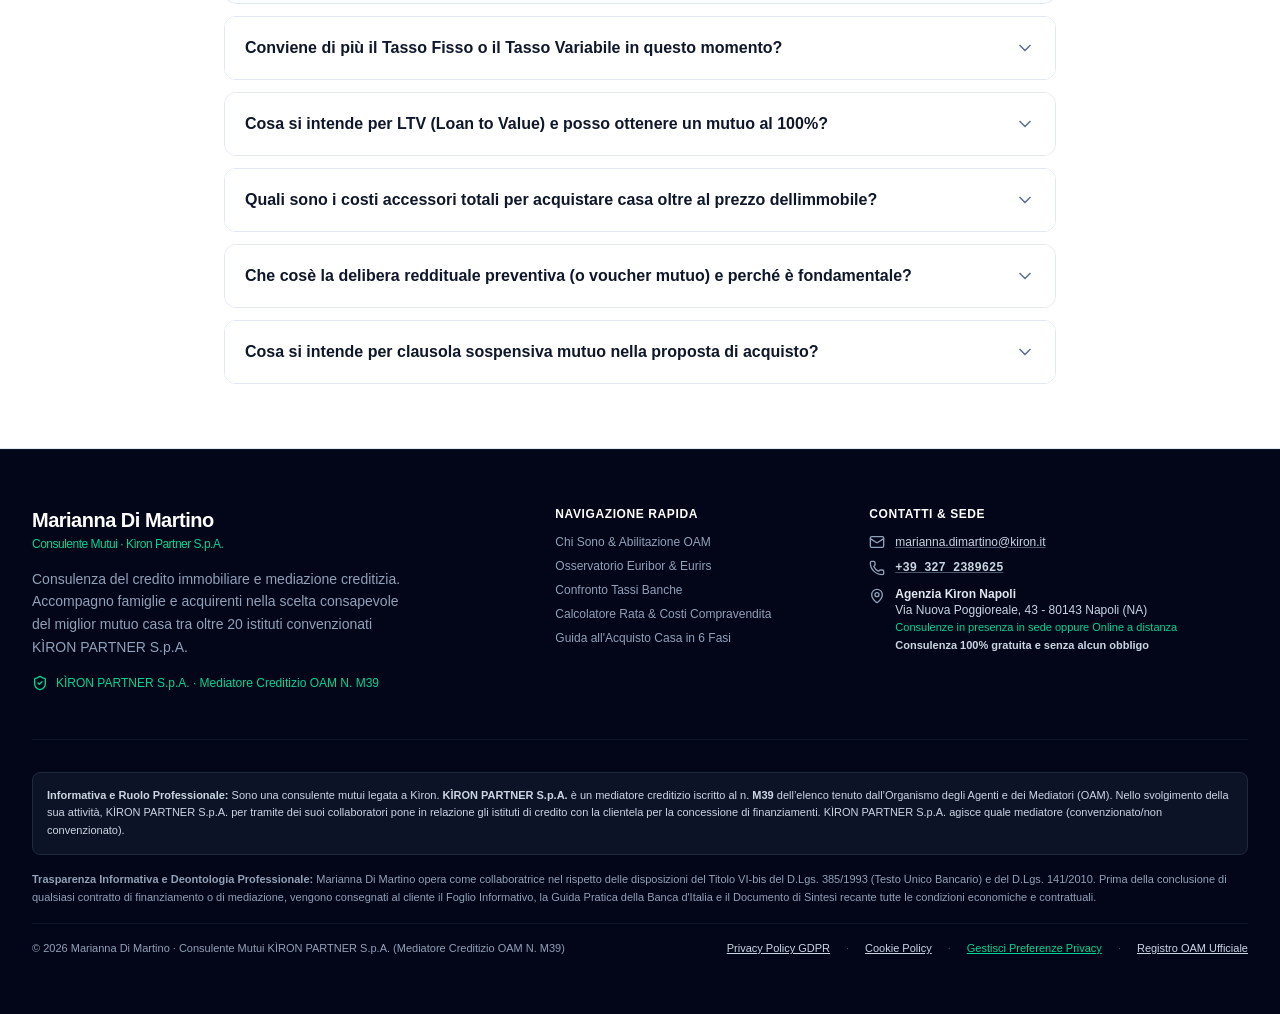
==== commit e3b1b82e: "Aggiornamento build statica in docs per GitHub Pages" ====
--- a/docs/index.html
+++ b/docs/index.html
@@ -14,8 +14,8 @@
     <link rel="preconnect" href="https://fonts.googleapis.com">
     <link rel="preconnect" href="https://fonts.gstatic.com" crossorigin>
     <link href="https://fonts.googleapis.com/css2?family=JetBrains+Mono:wght@400;500;600&family=Plus+Jakarta+Sans:ital,wght@0,300;0,400;0,500;0,600;0,700;0,800;1,400;1,600&display=swap" rel="stylesheet">
-    <script type="module" crossorigin src="./assets/index-DkkWh4j-.js"></script>
-    <link rel="stylesheet" crossorigin href="./assets/index-BWmrCdBi.css">
+    <script type="module" crossorigin src="./assets/index-BL-ptP5X.js"></script>
+    <link rel="stylesheet" crossorigin href="./assets/index-BYy2h2Wl.css">
   </head>
   <body class="bg-slate-50 text-slate-900 font-sans antialiased selection:bg-amber-100 selection:text-amber-950">
     <div id="root"></div>
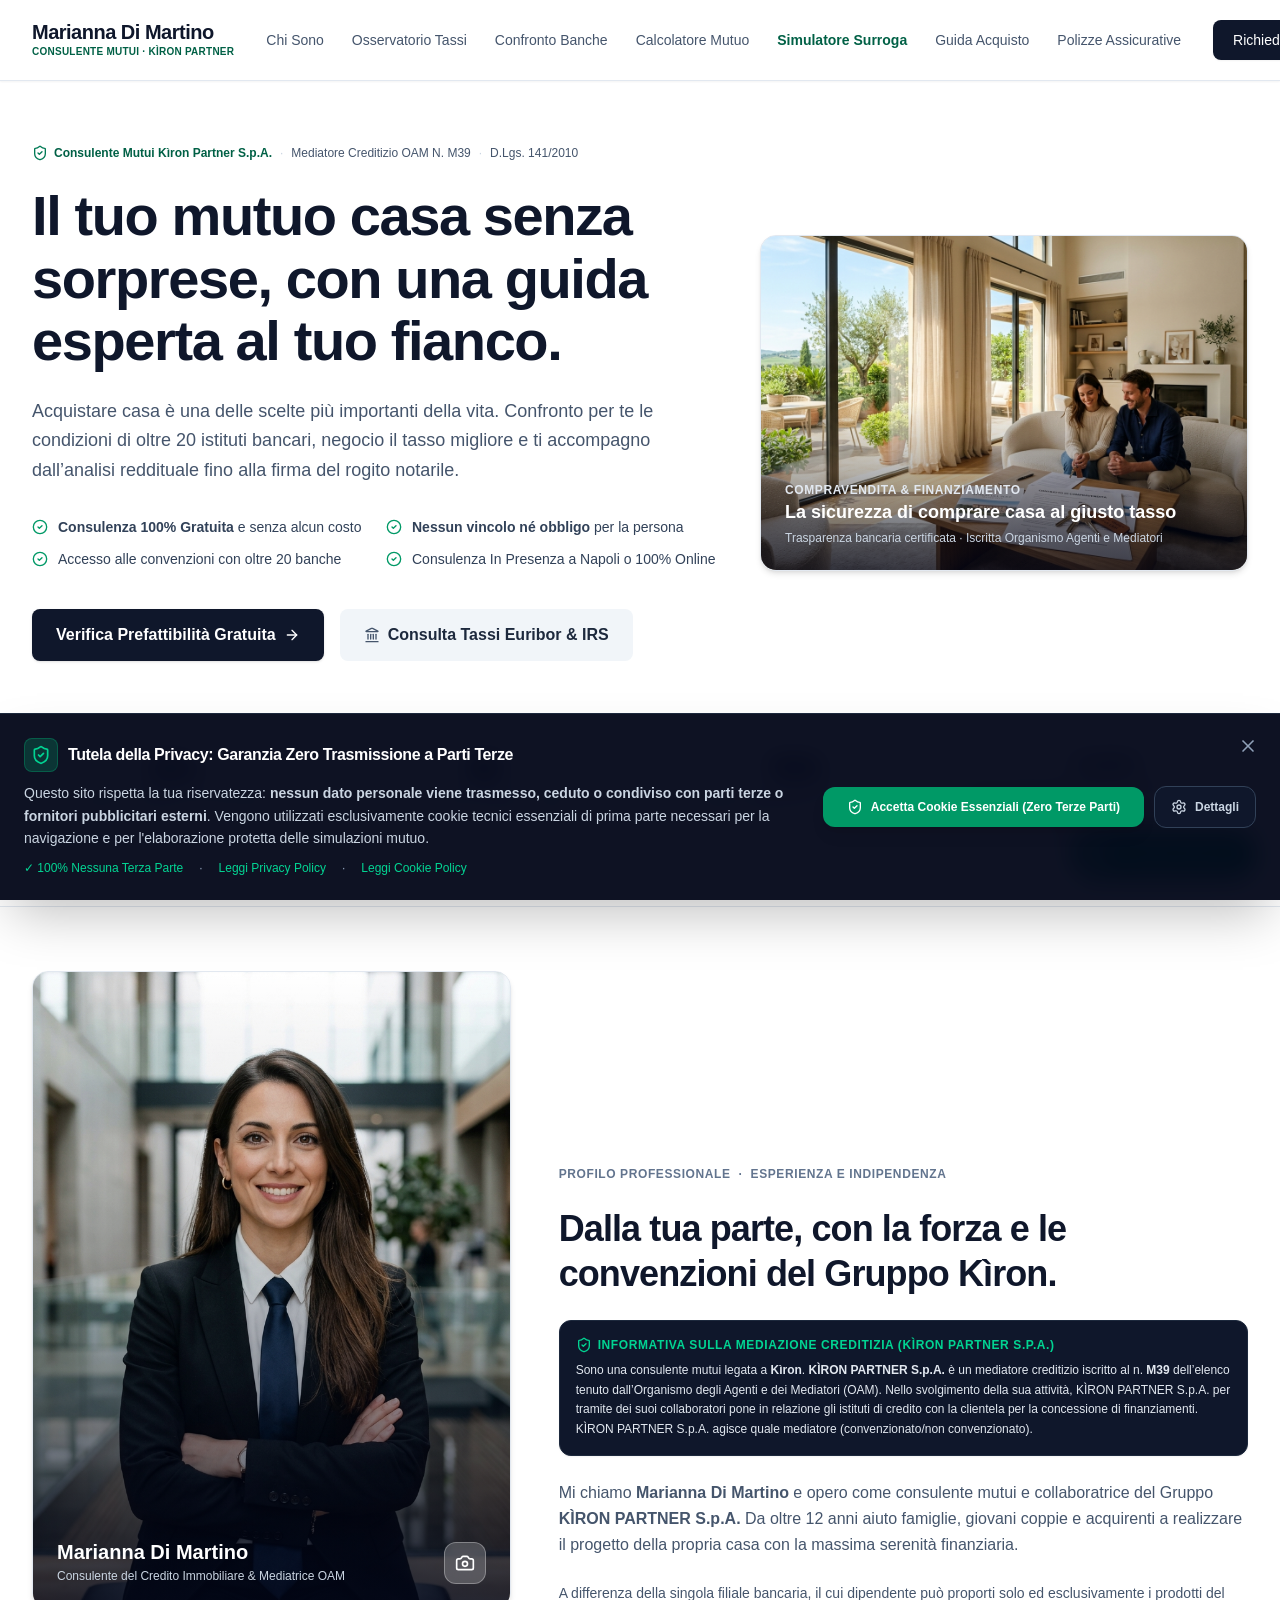
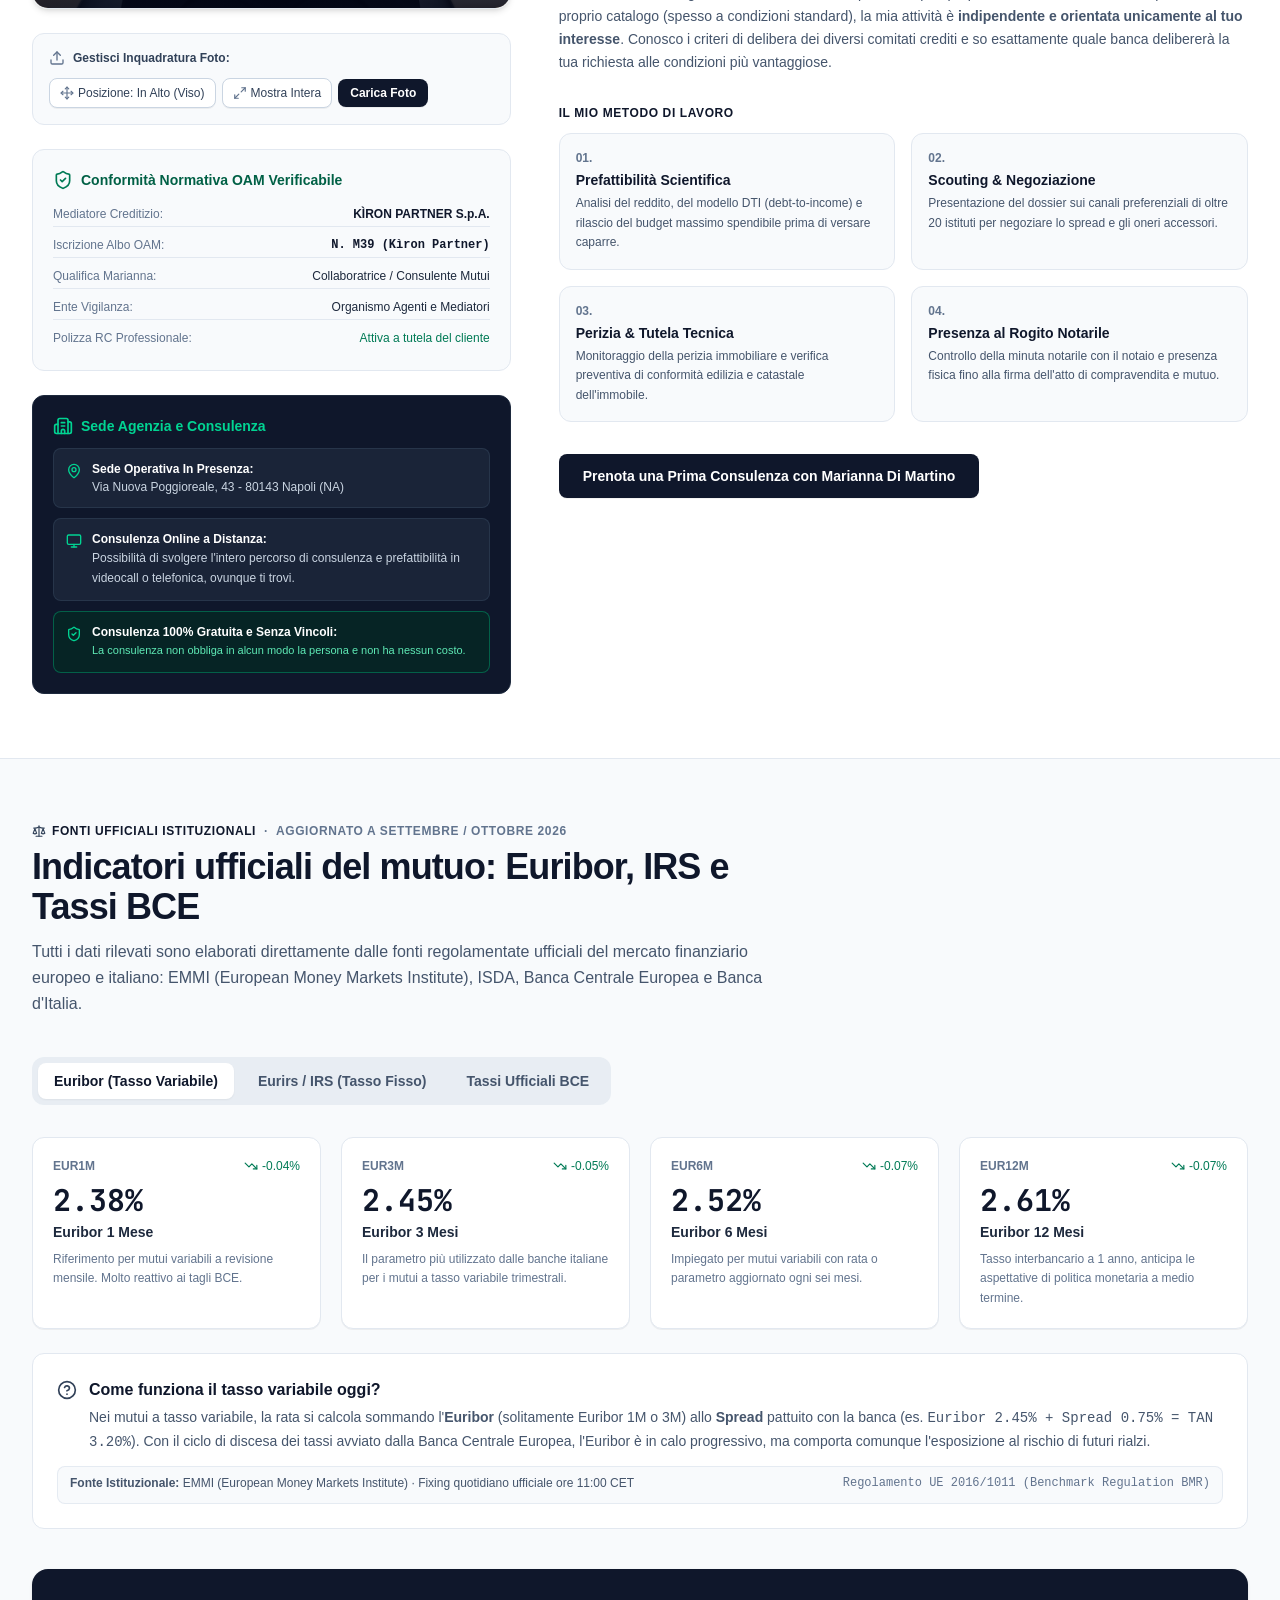
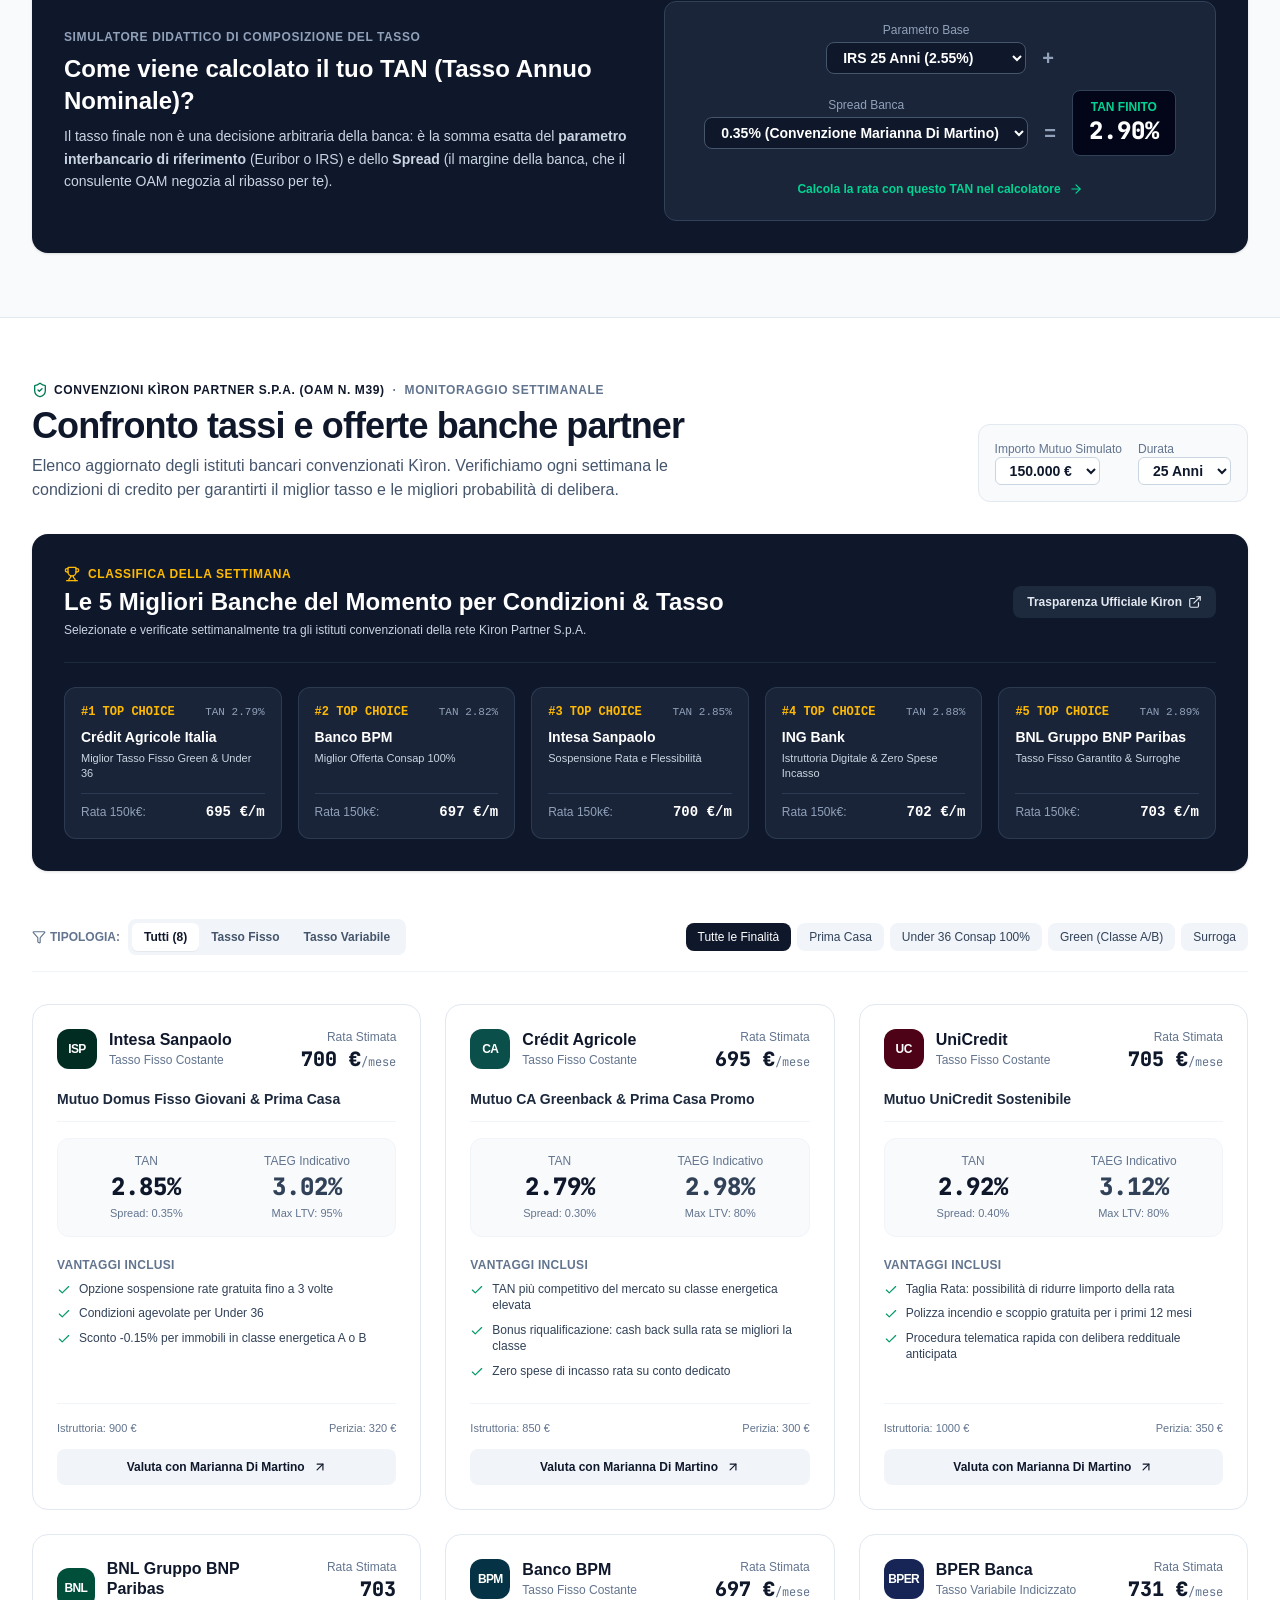
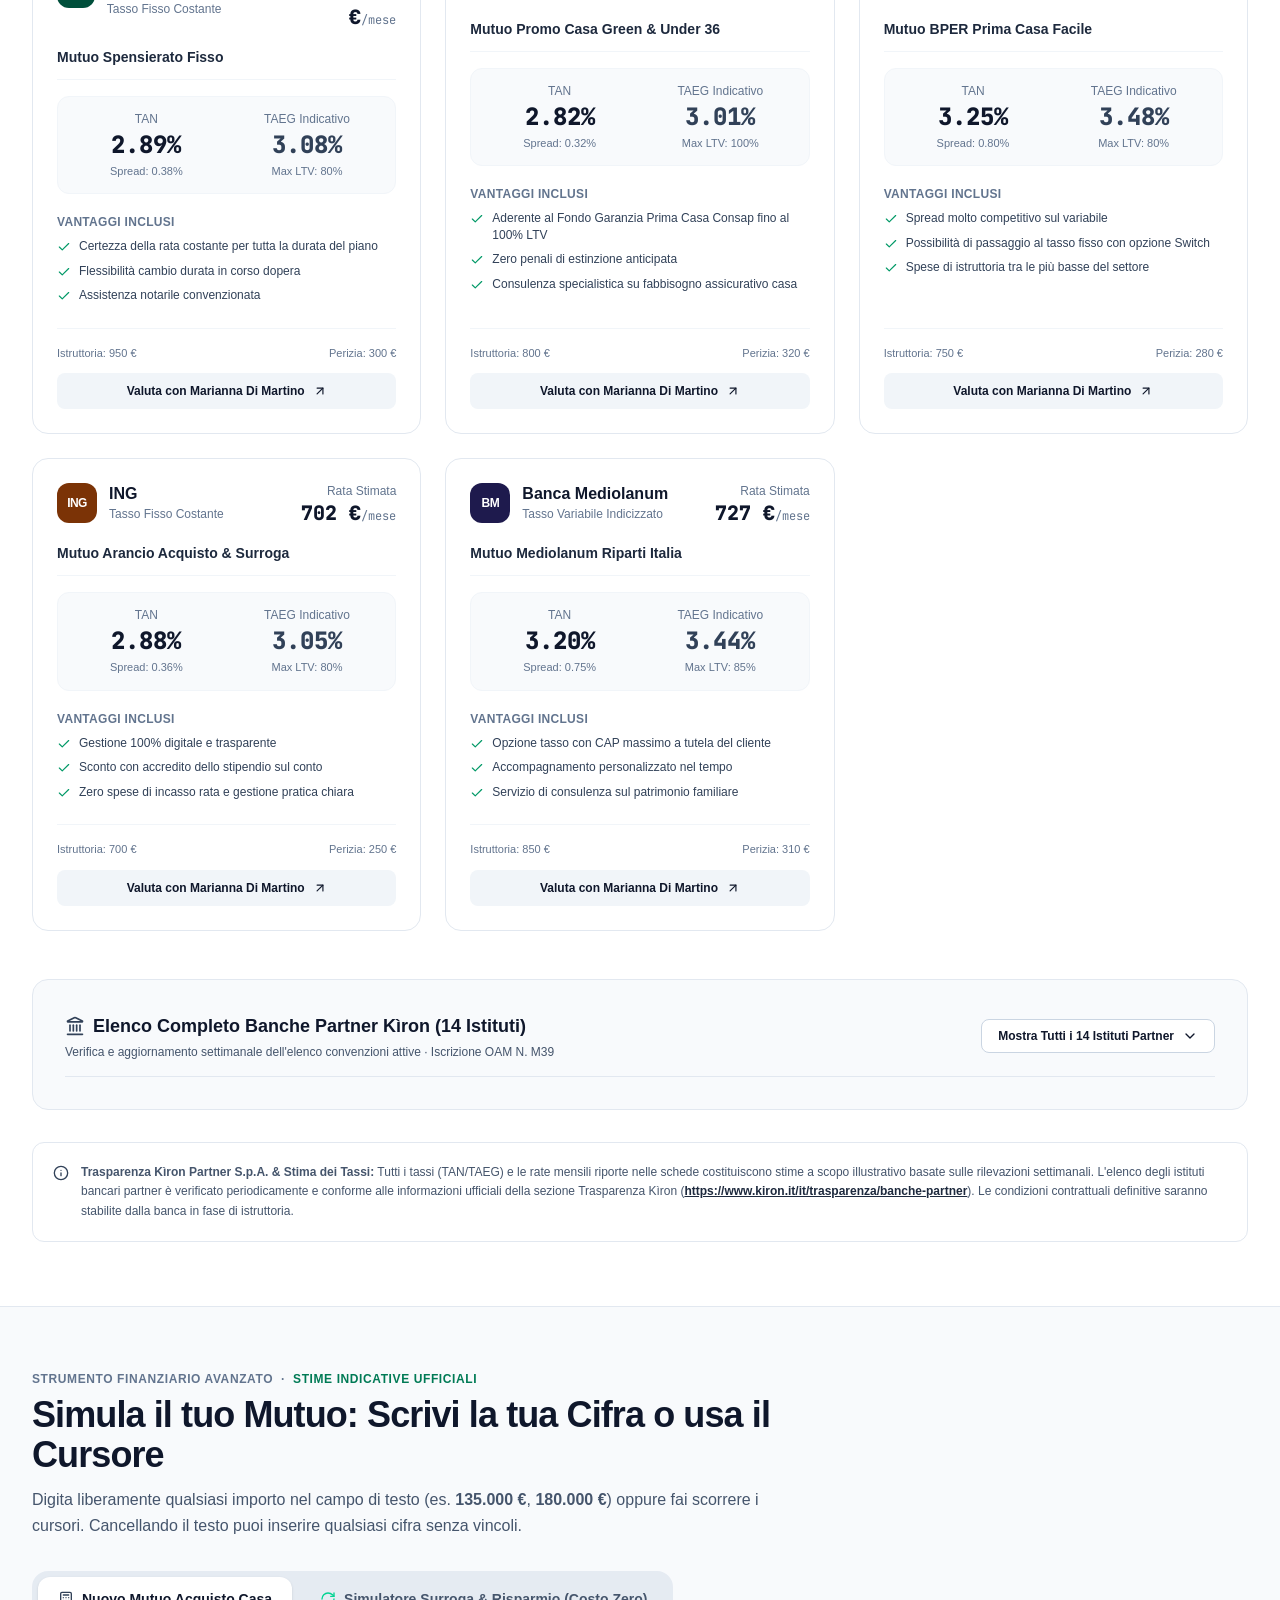
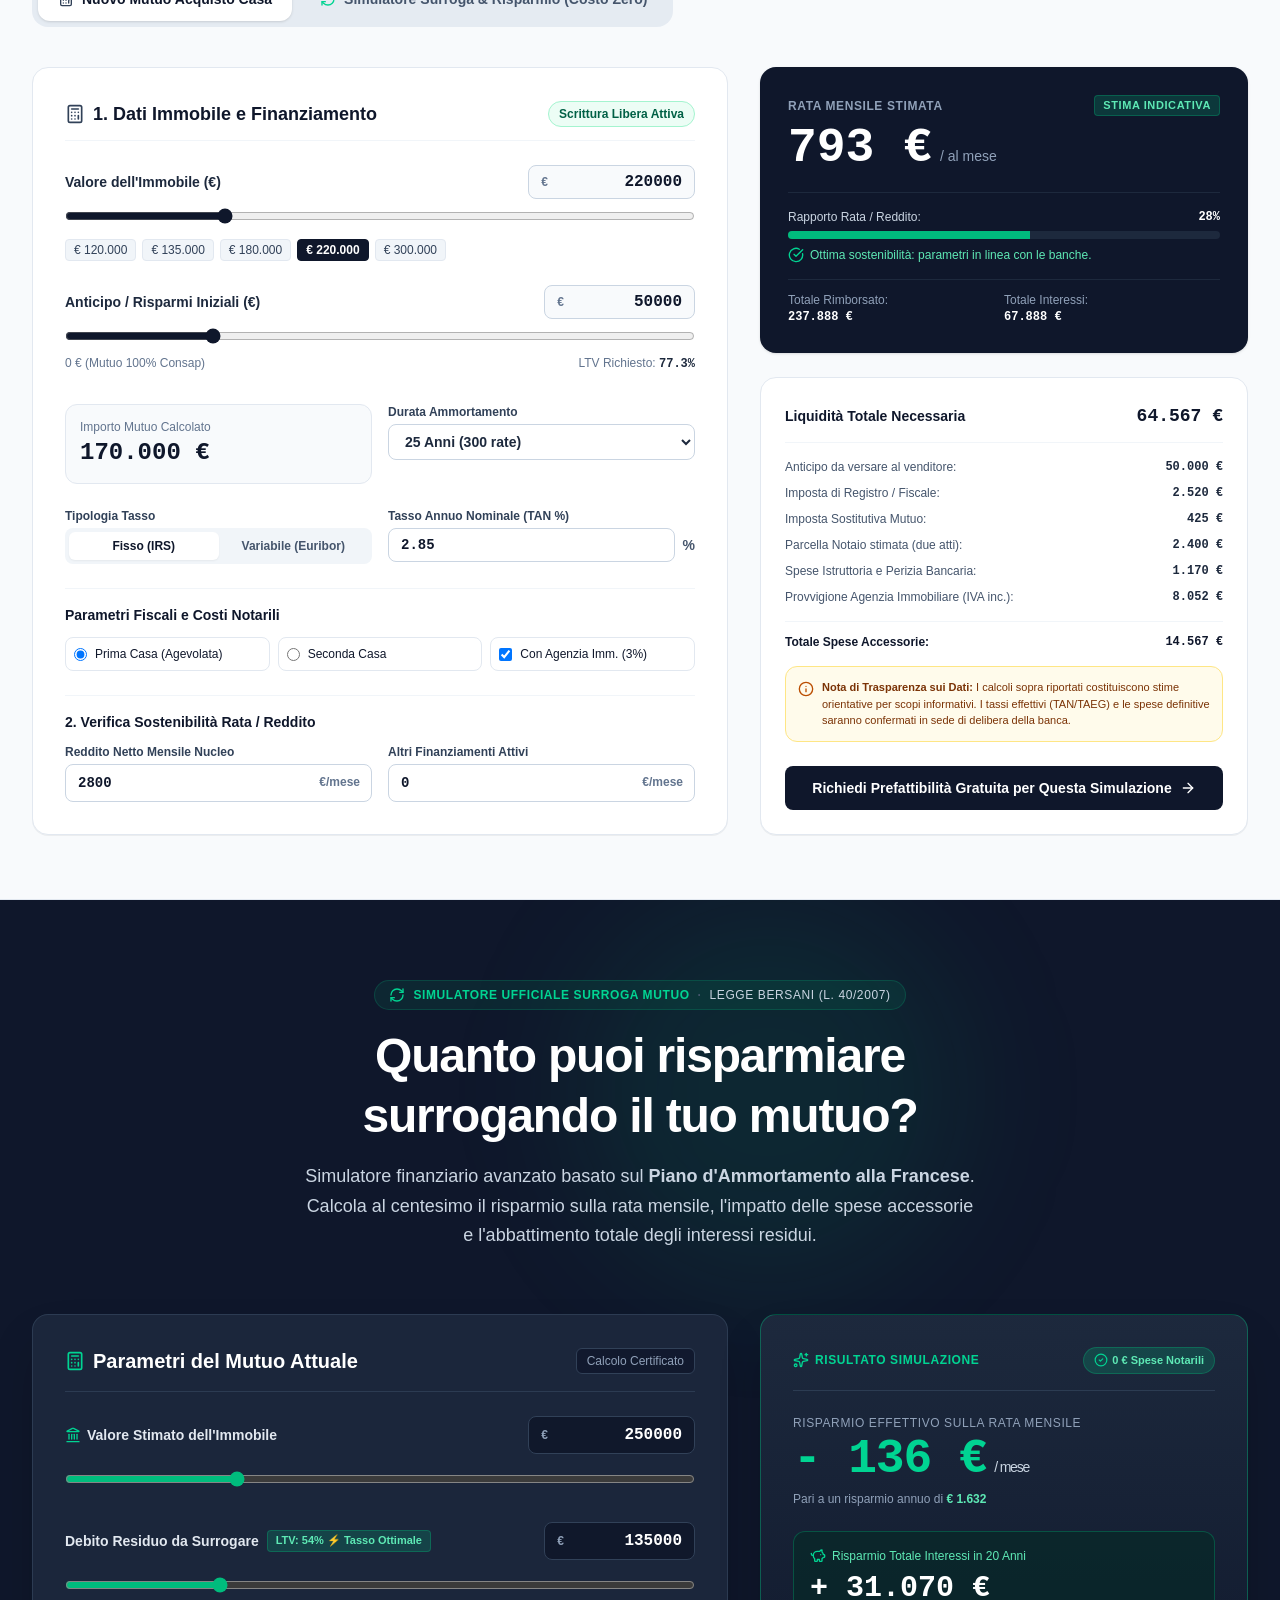
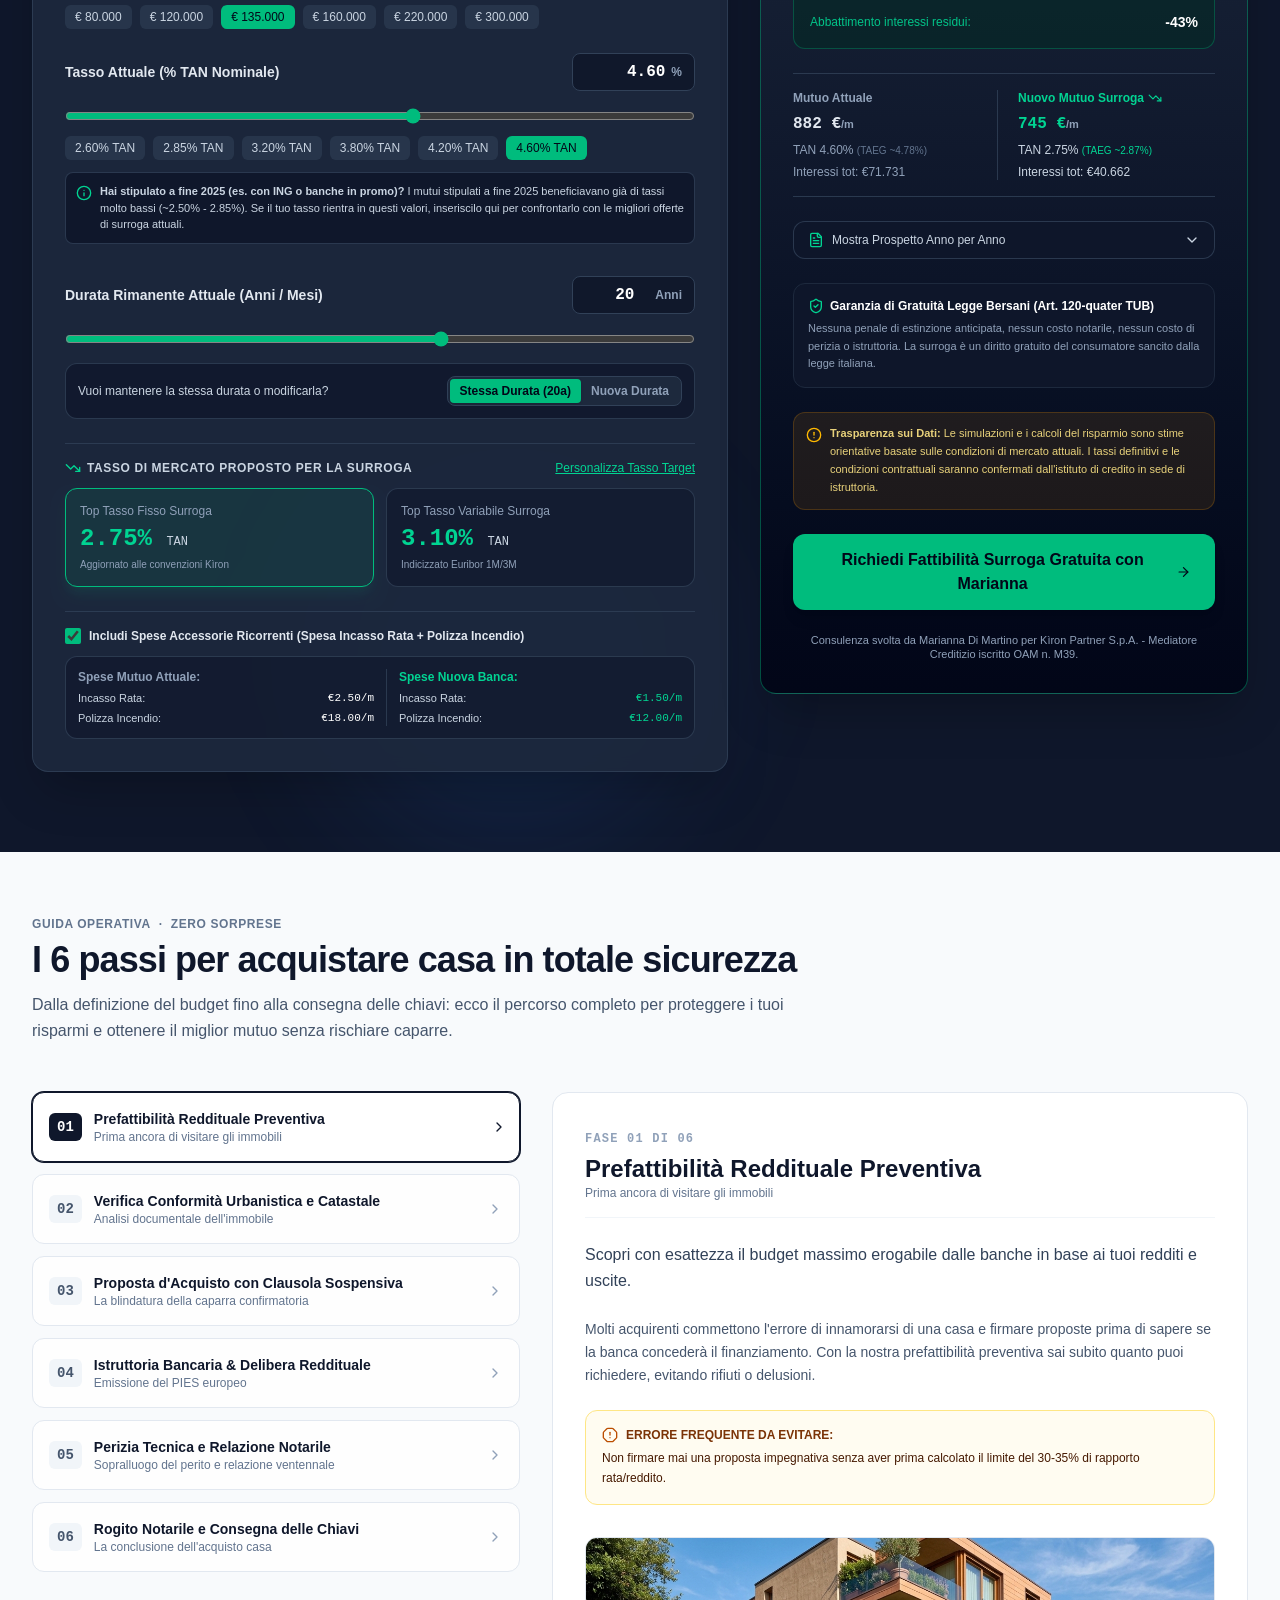
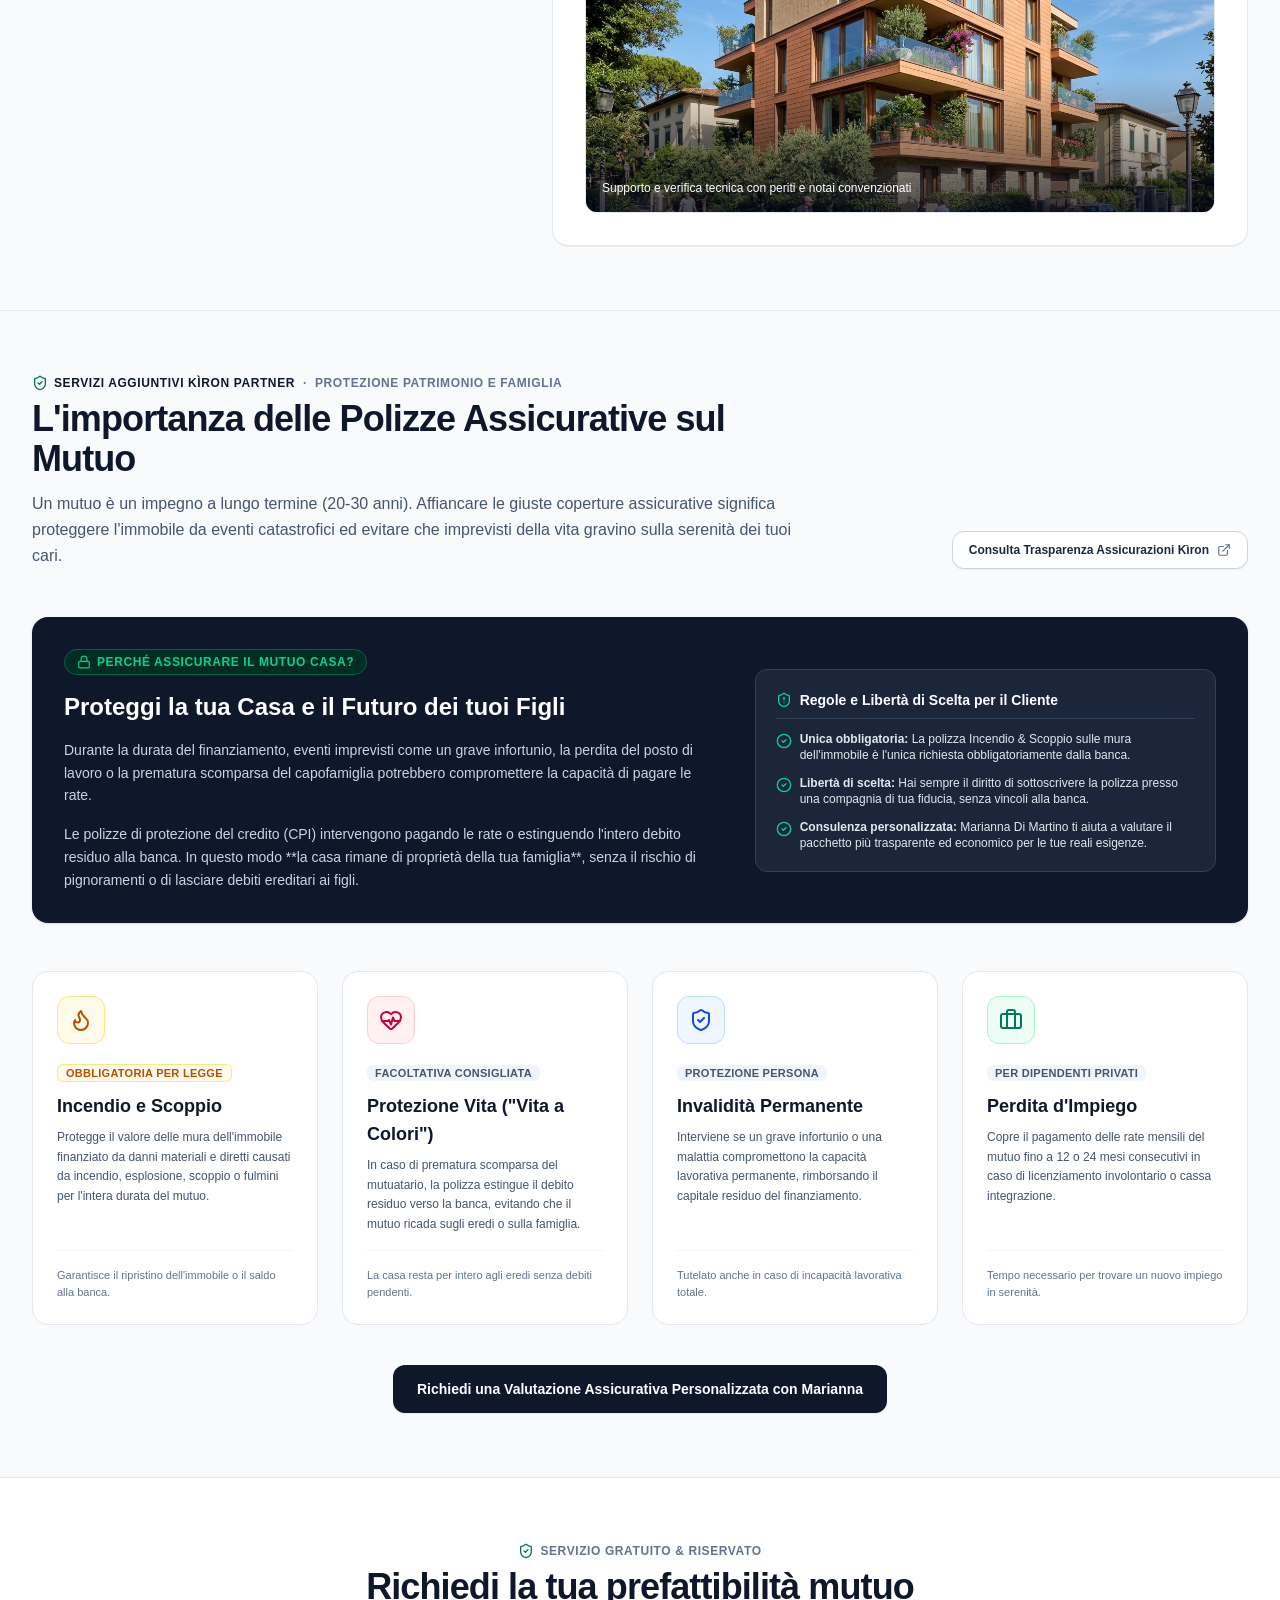
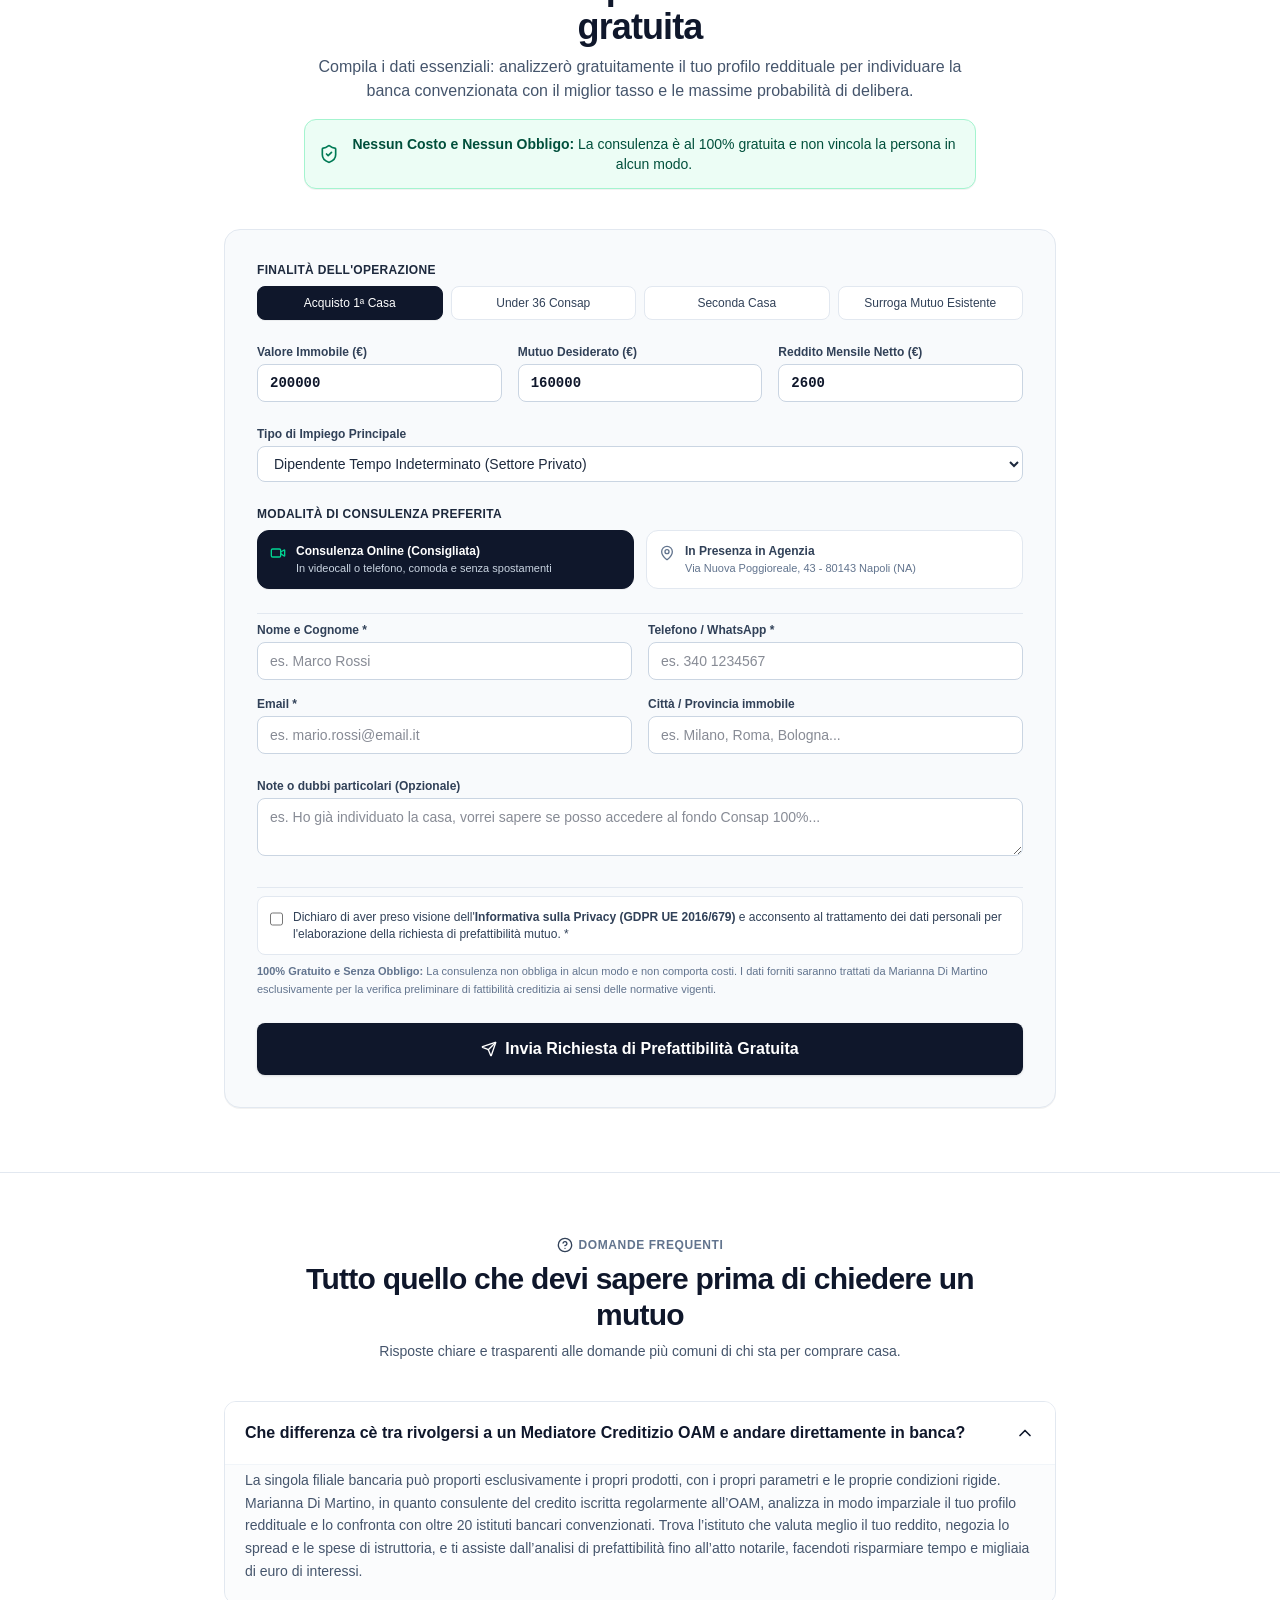
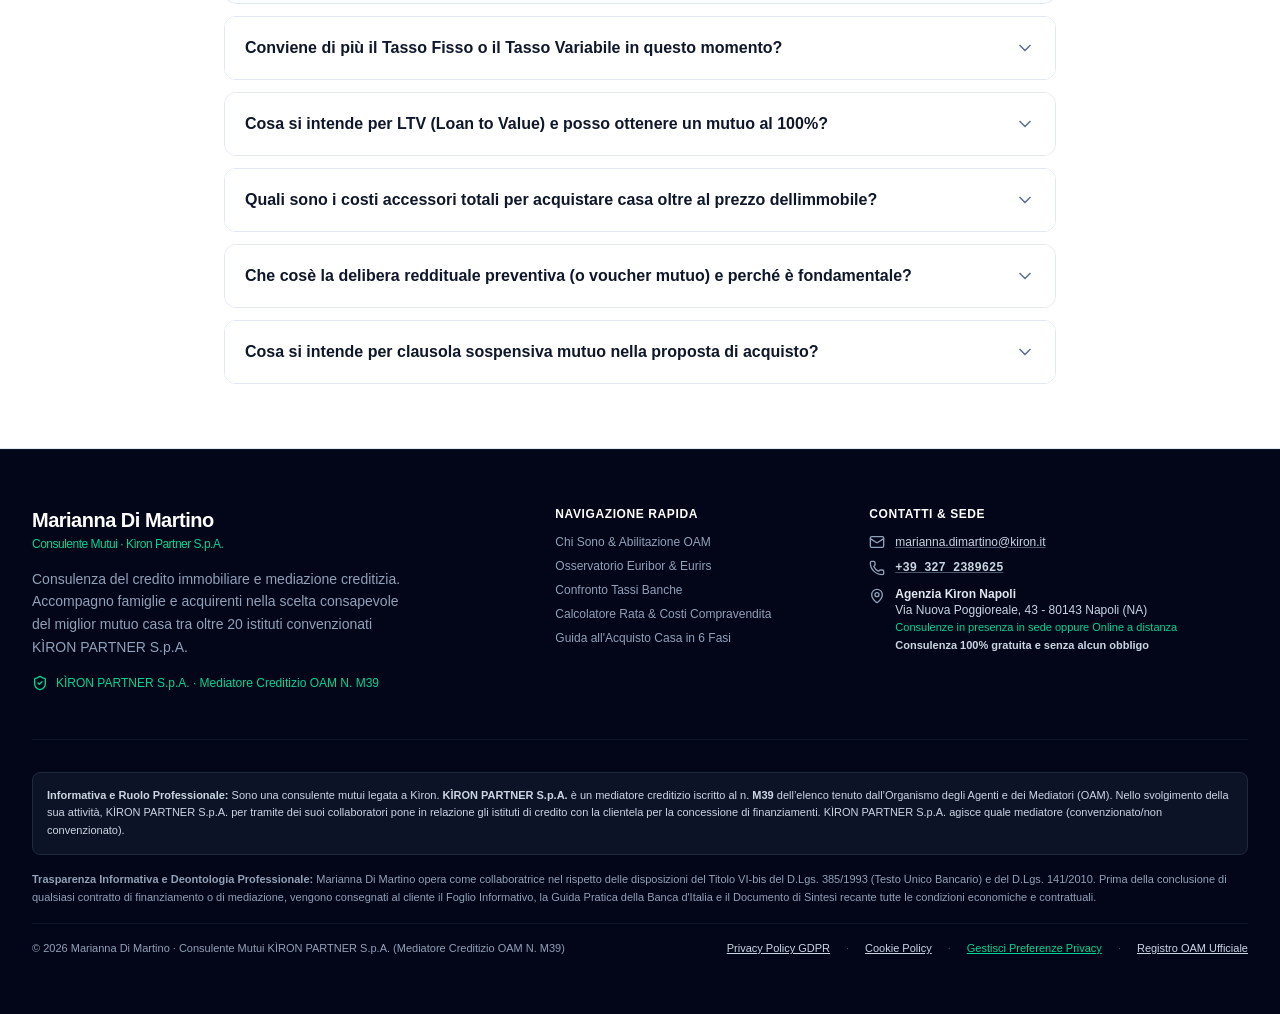
==== commit 3714b262: "Garanzia Zero Trasmissione Dati a Parti Terze e aggiornamento Privacy" ====
--- a/docs/index.html
+++ b/docs/index.html
@@ -14,8 +14,8 @@
     <link rel="preconnect" href="https://fonts.googleapis.com">
     <link rel="preconnect" href="https://fonts.gstatic.com" crossorigin>
     <link href="https://fonts.googleapis.com/css2?family=JetBrains+Mono:wght@400;500;600&family=Plus+Jakarta+Sans:ital,wght@0,300;0,400;0,500;0,600;0,700;0,800;1,400;1,600&display=swap" rel="stylesheet">
-    <script type="module" crossorigin src="./assets/index-BL-ptP5X.js"></script>
-    <link rel="stylesheet" crossorigin href="./assets/index-BYy2h2Wl.css">
+    <script type="module" crossorigin src="./assets/index-CwrryLpb.js"></script>
+    <link rel="stylesheet" crossorigin href="./assets/index-DjX0Dqxt.css">
   </head>
   <body class="bg-slate-50 text-slate-900 font-sans antialiased selection:bg-amber-100 selection:text-amber-950">
     <div id="root"></div>
